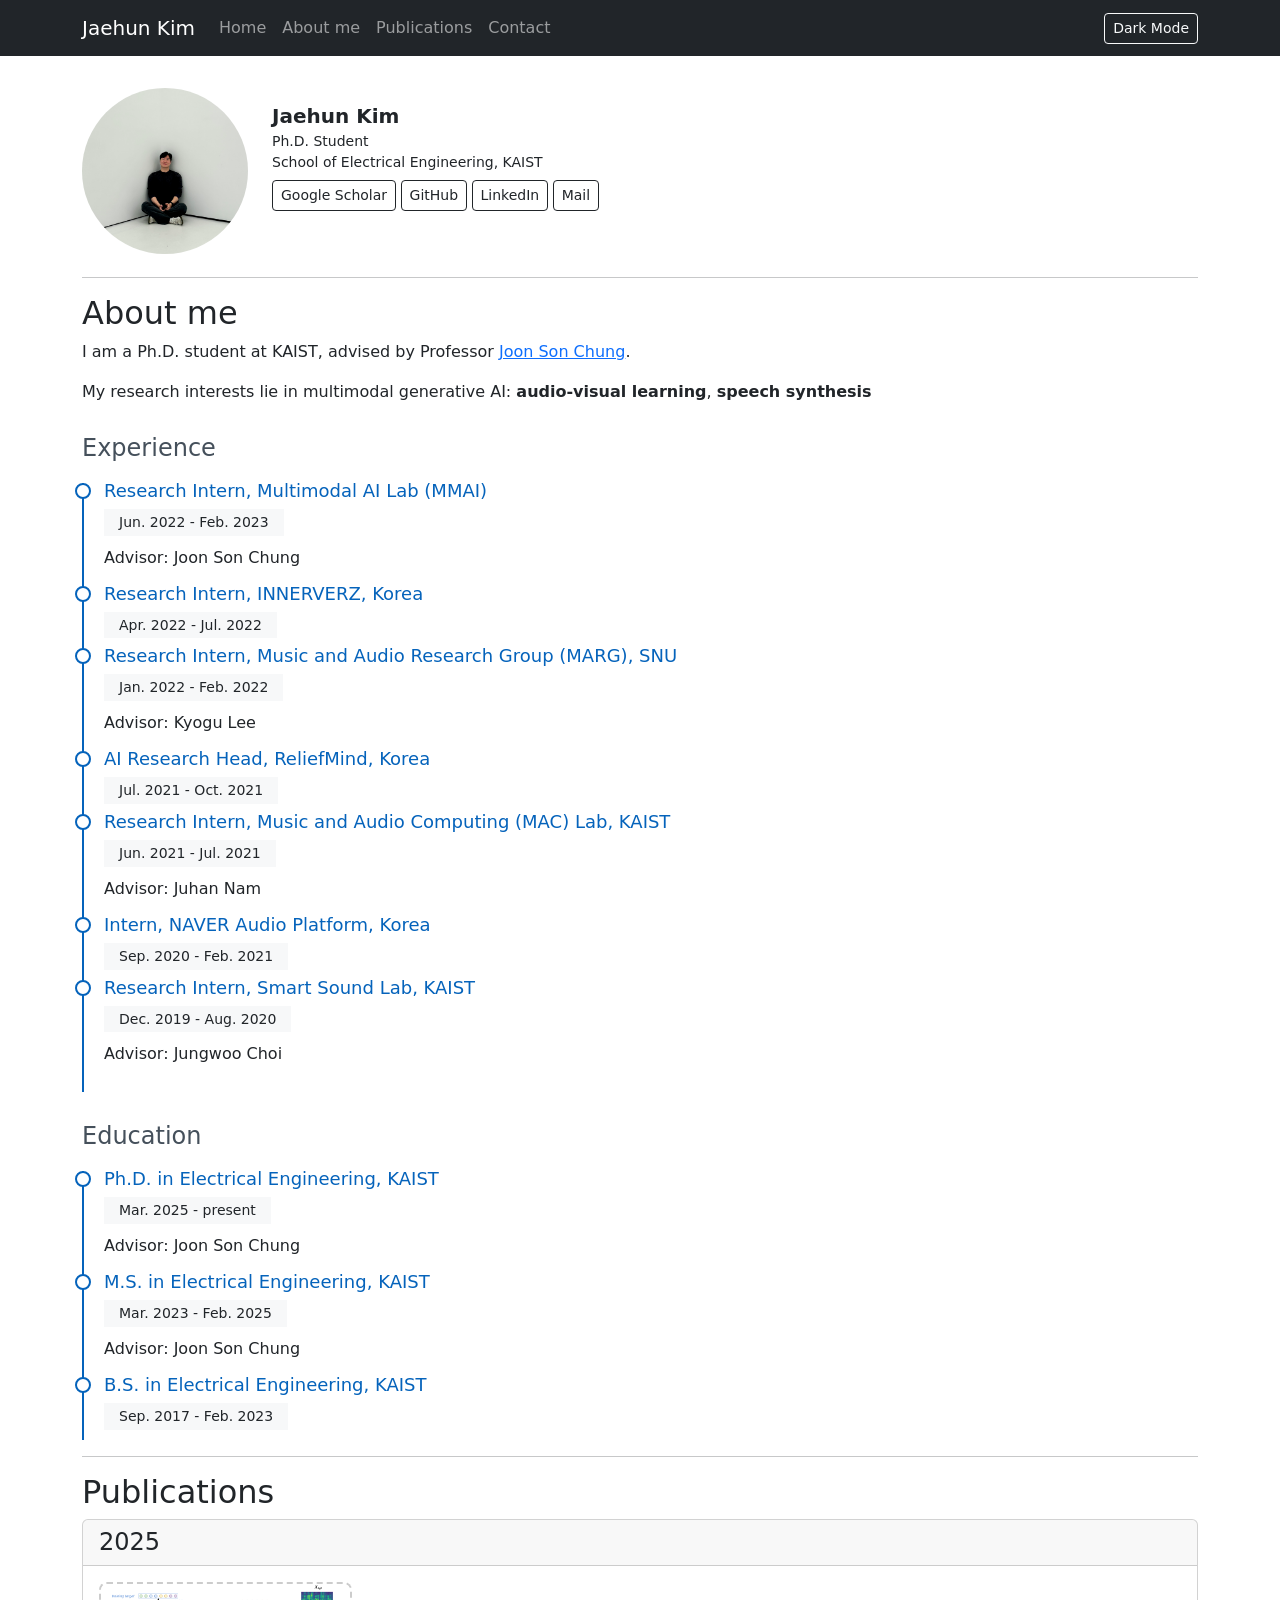
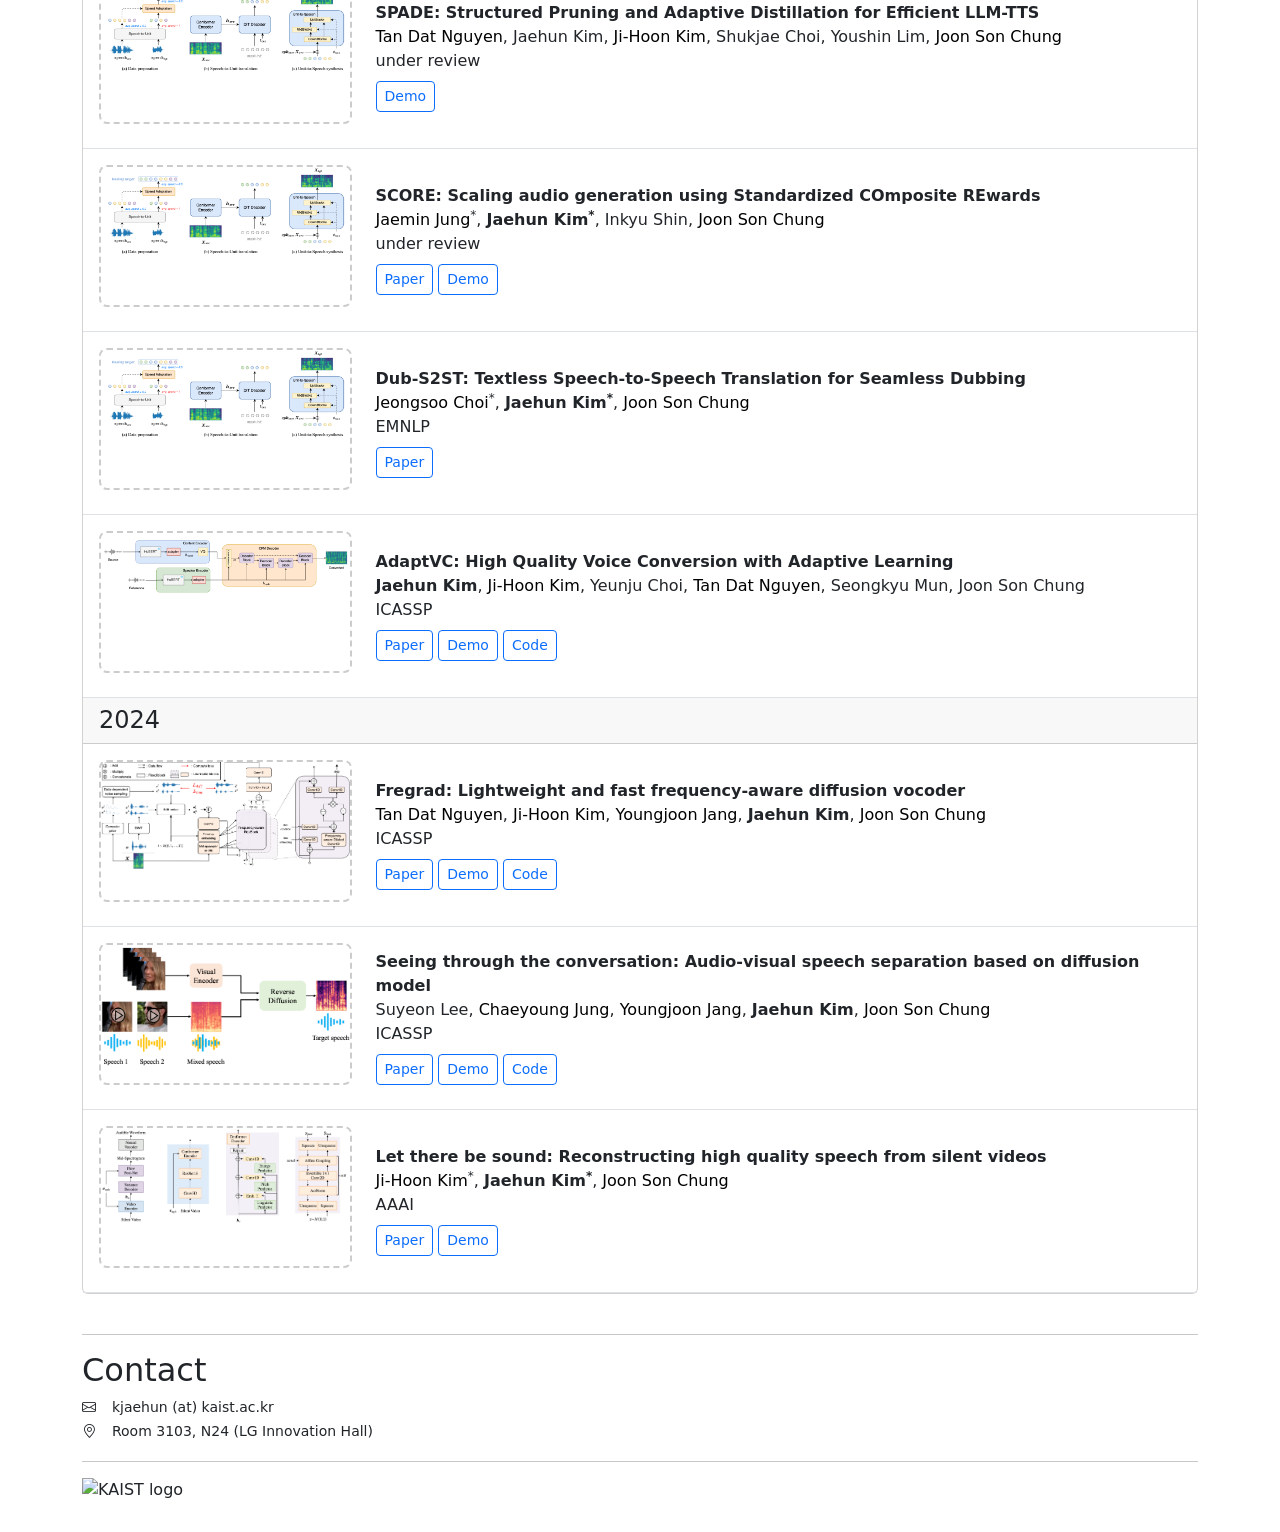
==== index.html @ 4351acae "change for smokedindia" ====
<!DOCTYPE html>
<html lang="en">

<head>
    <meta charset="utf-8">
    <title>Jaehun Kim</title>
    <meta content="width=device-width, initial-scale=1" name="viewport">
    </script>
    <script src="https://cdn.jsdelivr.net/npm/bootstrap@5.2.1/dist/js/bootstrap.bundle.min.js">
    </script>
    <link href="https://cdn.jsdelivr.net/npm/bootstrap@5.2.1/dist/css/bootstrap.min.css" rel="stylesheet">
    <link rel="stylesheet" href="https://cdn.jsdelivr.net/npm/bootstrap-icons@1.10.5/font/bootstrap-icons.css">
    <link rel="stylesheet" href="https://cdnjs.cloudflare.com/ajax/libs/font-awesome/6.5.0/css/all.min.css">
    <link href="./assets/css/style.css" rel="stylesheet">
    <style>
        a.author:link {
            color: #000000;
        }

        a.author:visited {
            color: #000000;
        }

        a.author:hover {
            color: #666666;
        }

        a.author:active {
            color: #BBBBBB;
        }

        a.author {
            text-decoration: none;
        }
    </style>
</head>

<body>
    <nav class="navbar fixed-top navbar-expand-lg navbar-dark bg-dark">
        <div class="container">
            <a class="navbar-brand">Jaehun Kim</a>
            <button class="navbar-toggler" type="button" data-bs-toggle="collapse" data-bs-target="#navbarNavDropdown"
                aria-controls="navbarNavDropdown" aria-expanded="false" aria-label="Toggle navigation">
                <span class="navbar-toggler-icon"></span>
            </button>

            <div class="collapse navbar-collapse" id="navbarNavDropdown">
                <ul class="navbar-nav">
                    <li class="nav-item"><a class="nav-link" href="/">Home</a></li>
                    <li class="nav-item"><a class="nav-link" href="#aboutme">About me</a></li>
                    <li class="nav-item"><a class="nav-link" href="#pubs">Publications</a></li>
                    <li class="nav-item"><a class="nav-link" href="#contact">Contact</a></li>
                </ul>
                <!-- light/dark mode -->
                <button id="darkModeToggle" class="btn btn-outline-light btn-sm ms-auto">Dark Mode</button>
            </div>
        </div>
    </nav>

    <!-- Page Content -->
    <br>
    <!-- Page Content -->
    <!-- ======= Intro Section ======= -->
    <section id="home">
        <div class="container" style="padding-top: 4em;">
            <div class="row">
                <div class="col-sm-2"><img alt="Member image" class="img-responsive center-block d-block mx-auto"
                        src="./assets/profile/profile.png"
                        style="width:100%; max-width:200pt; margin-bottom:5pt; border-radius: 50%;"></div>
                <div class="col-lg-10">
                    <div style="margin-top:10pt; text-align:justify;">
                        <div style="font-size: 20px">
                            <b>Jaehun Kim</b>
                        </div>
                        <div style="font-size: 14px; margin-bottom:5pt">
                            Ph.D. Student <br>
                            School of Electrical Engineering, KAIST
                        </div>
                        <div style="font-size: 14px; margin-bottom:5pt">
                            <!-- <a class="btn btn-outline-dark btn-sm" href="assets/cv/[CV]Youngjoon_Jang.pdf" target="_blank" download>CV</a> -->
                            <a class="btn btn-outline-dark btn-sm"
                                href="https://scholar.google.com/citations?user=N8scgyUAAAAJ&hl=en">Google Scholar</a>
                            <a class="btn btn-outline-dark btn-sm" href="https://github.com/smokedindia">GitHub</a>
                            <a class="btn btn-outline-dark btn-sm"
                                href="https://www.linkedin.com/in/jaehun-kim-smokedindia/">LinkedIn</a>
                            <a class="btn btn-outline-dark btn-sm" href="mailto:jhkim@mm.kaist.ac.kr">Mail</a>
                        </div>
                    </div>
                </div>
            </div>
        </div>
    </section>

    <!-- ======= Resume Section ======= -->
    <section class="resume" id="aboutme">
        <div class="container" data-aos="fade-up">
            <div class="row">
                <div class="col-lg-12">
                    <hr>

                    <h2>About me</h2>

                    <p>
                        I am a Ph.D. student at KAIST, advised by Professor <a href="http://mm.kaist.ac.kr/joon/"
                            target="_blank">Joon Son Chung</a>.
                    </p>
                    <p>
                        My research interests lie in multimodal generative AI:
                        <b>audio-visual learning</b>, <b>speech synthesis</b>
                    </p>

                    <!-- EXPERIENCE -->
                    <h3 class="resume-title">Experience</h3>
                    <div class="resume-item">
                        <h4>Research Intern, Multimodal AI Lab (MMAI)</h4>
                        <h5>Jun. 2022 - Feb. 2023</h5>
                        <p>Advisor: Joon Son Chung</p>
                    </div>
                    <div class="resume-item">
                        <h4>Research Intern, INNERVERZ, Korea</h4>
                        <h5>Apr. 2022 - Jul. 2022</h5>
                    </div>
                    <div class="resume-item">
                        <h4>Research Intern, Music and Audio Research Group (MARG), SNU</h4>
                        <h5>Jan. 2022 - Feb. 2022</h5>
                        <p>Advisor: Kyogu Lee</p>
                    </div>
                    <div class="resume-item">
                        <h4>AI Research Head, ReliefMind, Korea</h4>
                        <h5>Jul. 2021 - Oct. 2021</h5>
                    </div>
                    <div class="resume-item">
                        <h4>Research Intern, Music and Audio Computing (MAC) Lab, KAIST</h4>
                        <h5>Jun. 2021 - Jul. 2021</h5>
                        <p>Advisor: Juhan Nam</p>
                    </div>
                    <div class="resume-item">
                        <h4>Intern, NAVER Audio Platform, Korea</h4>
                        <h5>Sep. 2020 - Feb. 2021</h5>
                    </div>
                    <div class="resume-item">
                        <h4>Research Intern, Smart Sound Lab, KAIST</h4>
                        <h5>Dec. 2019 - Aug. 2020</h5>
                        <p>Advisor: Jungwoo Choi</p>
                    </div>

                    <!-- EDUCATION -->
                    <h3 class="resume-title">Education</h3>
                    <div class="resume-item">
                        <h4>Ph.D. in Electrical Engineering, KAIST</h4>
                        <h5>Mar. 2025 - present</h5>
                        <p>Advisor: Joon Son Chung</p>
                    </div>
                    <div class="resume-item">
                        <h4>M.S. in Electrical Engineering, KAIST</h4>
                        <h5>Mar. 2023 - Feb. 2025</h5>
                        <p>Advisor: Joon Son Chung</p>
                    </div>
                    <div class="resume-item">
                        <h4>B.S. in Electrical Engineering, KAIST</h4>
                        <h5>Sep. 2017 - Feb. 2023</h5>
                    </div>

                    <!-- AWARDS -->
                    <!-- <h3 class="resume-title">Selected Awards</h3>
                    <div class="resume-item">
                        <h5>2023</h5>
                        <ul>
                            <li>Top 3% Paper Recognition (ICASSP)</li>
                        </ul>
                    </div> -->
                </div>
            </div>
        </div>
    </section>

    <!-- ======= Pubs Section ======= -->
    <section class="resume" id="pubs">
        <div class="container">
            <div class="row">
                <div class="col-lg-12">
                    <hr>
                    <h2>Publications</h2>

                    <div class="card mb-4">
                        <div class="card-header">
                            <h4 class="card-title mb-0">2025</h4>
                        </div>
                        <!-- Publication Item -->
                        <div class="card-body border-bottom">
                            <div class="row align-items-center">
                                <!-- Placeholder for thumbnail -->
                                <div class="col-md-3 mb-2">
                                    <div class="pub-thumbnail-image">
                                        <img src="./assets/thumbs/dubs2st.png" alt="Thumbnail">
                                    </div>
                                </div>

                                <!-- Paper info -->
                                <div class="col-md-9">
                                    <b>
                                        SPADE: Structured Pruning and Adaptive Distillation for Efficient LLM-TTS
                                    </b>
                                    <br>
                                        Tan Dat Nguyen, Jaehun Kim, Ji-Hoon Kim, Shukjae Choi, Youshin Lim, Joon Son Chung
                                    <br>
                                    under review
                                    <br>
                                    <!-- <a href="https://arxiv.org/abs/2509.19831"
                                        class="btn btn-outline-primary btn-sm mt-2">Paper</a> -->
                                    <a href="https://mm.kaist.ac.kr/projects/SPADE/"
                                        class="btn btn-outline-primary btn-sm mt-2">Demo</a>
                                </div>
                            </div>
                        </div>
                        <!-- Publication Item -->
                        <div class="card-body border-bottom">
                            <div class="row align-items-center">
                                <!-- Placeholder for thumbnail -->
                                <div class="col-md-3 mb-2">
                                    <div class="pub-thumbnail-image">
                                        <img src="./assets/thumbs/dubs2st.png" alt="Thumbnail">
                                    </div>
                                </div>

                                <!-- Paper info -->
                                <div class="col-md-9">
                                    <b>
                                        SCORE: Scaling audio generation using Standardized COmposite REwards
                                    </b>
                                    <br>
                                    Jaemin Jung<sup>*</sup>, <b>Jaehun Kim<sup>*</sup></b>, Inkyu Shin, Joon Son Chung
                                    <br>
                                    under review
                                    <br>
                                    <a href="https://arxiv.org/abs/2509.19831"
                                        class="btn btn-outline-primary btn-sm mt-2">Paper</a>
                                    <a href="https://mm.kaist.ac.kr/projects/score/"
                                        class="btn btn-outline-primary btn-sm mt-2">Demo</a>
                                </div>
                            </div>
                        </div>
                        <!-- Publication Item -->
                        <div class="card-body border-bottom">
                            <div class="row align-items-center">
                                <!-- Placeholder for thumbnail -->
                                <div class="col-md-3 mb-2">
                                    <div class="pub-thumbnail-image">
                                        <img src="./assets/thumbs/dubs2st.png" alt="Thumbnail">
                                    </div>
                                </div>

                                <!-- Paper info -->
                                <div class="col-md-9">
                                    <b>
                                        Dub-S2ST: Textless Speech-to-Speech Translation for Seamless Dubbing
                                    </b>
                                    <br>
                                    Jeongsoo Choi<sup>*</sup>, <b>Jaehun Kim<sup>*</sup></b>, Joon Son Chung
                                    <br>
                                    EMNLP
                                    <br>
                                    <a href="https://arxiv.org/abs/2505.20899"
                                        class="btn btn-outline-primary btn-sm mt-2">Paper</a>
                                </div>
                            </div>
                        </div>
                        <div class="card-body border-bottom">
                            <div class="row align-items-center">
                                <!-- Placeholder for thumbnail -->
                                <div class="col-md-3 mb-2">
                                    <div class="pub-thumbnail-image">
                                        <img src="./assets/thumbs/adaptvc.png" alt="Thumbnail">
                                    </div>
                                </div>

                                <!-- Paper info -->
                                <div class="col-md-9">
                                    <b>
                                        AdaptVC: High Quality Voice Conversion with Adaptive Learning
                                    </b>
                                    <br>
                                    <b>Jaehun Kim</b>, Ji-Hoon Kim, Yeunju Choi, Tan Dat Nguyen, Seongkyu Mun, Joon Son
                                    Chung
                                    <br>
                                    ICASSP
                                    <br>
                                    <a href="https://arxiv.org/abs/2501.01347"
                                        class="btn btn-outline-primary btn-sm mt-2">Paper</a>
                                    <a href="https://mm.kaist.ac.kr/projects/AdaptVC"
                                        class="btn btn-outline-primary btn-sm mt-2">Demo</a>
                                    <a href="https://github.com/kaistmm/AdaptVC"
                                        class="btn btn-outline-primary btn-sm mt-2">Code</a>
                                </div>
                            </div>
                        </div>
                        <div class="card-header">
                            <h4 class="card-title mb-0">2024</h4>
                        </div>
                        <!-- Publication Item -->
                        <div class="card-body border-bottom">
                            <div class="row align-items-center">
                                <!-- Placeholder for thumbnail -->
                                <div class="col-md-3 mb-2">
                                    <div class="pub-thumbnail-image">
                                        <img src="./assets/thumbs/fregrad.png" alt="Thumbnail">
                                    </div>
                                </div>

                                <!-- Paper info -->
                                <div class="col-md-9">
                                    <b>
                                        Fregrad: Lightweight and fast frequency-aware diffusion vocoder
                                    </b>
                                    <br>
                                    Tan Dat Nguyen, Ji-Hoon Kim, Youngjoon Jang, <b>Jaehun Kim</b>, Joon Son Chung
                                    <br>
                                    ICASSP
                                    <br>
                                    <a href="https://arxiv.org/abs/2401.10032"
                                        class="btn btn-outline-primary btn-sm mt-2">Paper</a>
                                    <a href="https://mm.kaist.ac.kr/projects/FreGrad"
                                        class="btn btn-outline-primary btn-sm mt-2">Demo</a>
                                    <a href="https://github.com/kaistmm/fregrad"
                                        class="btn btn-outline-primary btn-sm mt-2">Code</a>
                                </div>
                            </div>
                        </div>
                        <div class="card-body border-bottom">
                            <div class="row align-items-center">
                                <!-- Placeholder for thumbnail -->
                                <div class="col-md-3 mb-2">
                                    <div class="pub-thumbnail-image">
                                        <img src="./assets/thumbs/avdiffuss.png" alt="Thumbnail">
                                    </div>
                                </div>

                                <!-- Paper info -->
                                <div class="col-md-9">
                                    <b>
                                        Seeing through the conversation: Audio-visual speech separation based on
                                        diffusion model
                                    </b>
                                    <br>
                                    Suyeon Lee, Chaeyoung Jung, Youngjoon Jang, <b>Jaehun Kim</b>, Joon Son Chung
                                    <br>
                                    ICASSP
                                    <br>
                                    <a href="https://arxiv.org/abs/2310.19581"
                                        class="btn btn-outline-primary btn-sm mt-2">Paper</a>
                                    <a href="https://mm.kaist.ac.kr/projects/avdiffuss"
                                        class="btn btn-outline-primary btn-sm mt-2">Demo</a>
                                    <a href="https://github.com/kaistmm/AVDiffuSS"
                                        class="btn btn-outline-primary btn-sm mt-2">Code</a>
                                </div>
                            </div>
                        </div>
                        <div class="card-body border-bottom">
                            <div class="row align-items-center">
                                <!-- Placeholder for thumbnail -->
                                <div class="col-md-3 mb-2">
                                    <div class="pub-thumbnail-image">
                                        <img src="./assets/thumbs/ltbs.png" alt="Thumbnail">
                                    </div>
                                </div>

                                <!-- Paper info -->
                                <div class="col-md-9">
                                    <b>
                                        Let there be sound: Reconstructing high quality speech from silent videos
                                    </b>
                                    <br>
                                    Ji-Hoon Kim<sup>*</sup>, <b>Jaehun Kim<sup>*</sup></b>, Joon Son Chung
                                    <br>
                                    AAAI
                                    <br>
                                    <a href="https://arxiv.org/abs/2308.15256"
                                        class="btn btn-outline-primary btn-sm mt-2">Paper</a>
                                    <a href="https://mm.kaist.ac.kr/projects/LTBS/"
                                        class="btn btn-outline-primary btn-sm mt-2">Demo</a>
                                </div>
                            </div>
                        </div>

                    </div>
                </div>
            </div>
        </div>
    </section>

    <!-- ======= Contact Section ======= -->
    <section class="resume" id="contact">
        <div class="container" data-aos="fade-up">
            <div class="row">
                <div class="col-lg-12">
                    <hr>
                    <h2>Contact</h2>
                    <div class="text-left" style="font-size: 14px; margin-bottom:2pt">
                        <i class="bi bi-envelope"></i> &ensp; kjaehun (at) kaist.ac.kr
                    </div>
                    <div class="text-left" style="font-size: 14px; margin-bottom:2pt">
                        <i class="bi bi-geo-alt"></i> &ensp; Room 3103, N24 (LG Innovation Hall)
                    </div>
                    <!-- <div class="text-left" style="font-size: 14px; margin-bottom:2pt">
                        <i class="bi bi-telephone"></i> &ensp; optional, otherwise comment out
                    </div> -->
                </div>
            </div>
        </div>
    </section>

    <!-- ======= Footer Section ======= -->
    <section id="bottom">
        <div class="container">
            <div class="row">
                <div class="col-lg-12">
                    <hr>
                    <img alt="KAIST logo" class="img-responsive"
                        src="https://mm.kaist.ac.kr/web_images/kaist_logo_trans.png"
                        style="width:100%; max-width:100pt; margin-bottom:5pt"><br>
                    <br>
                </div>
            </div>
        </div>
    </section>

    <script>
        document.addEventListener("DOMContentLoaded", function () {
            const authors = {
                "Jeongsoo Choi": "https://choijeongsoo.github.io/",
                "Ji-Hoon Kim": "https://sites.google.com/view/jhoonkim/",
                "Joon Son Chung": "https://mm.kaist.ac.kr/joon/",
                "Jaemin Jung": "https://sites.google.com/view/jaeminjung/",
                "Youngjoon Jang": "https://art-jang.github.io",
                "Chaeyoung Jung": "https://cyongong.github.io/",
                "Tan Dat Nguyen": "https://signofthefour.github.io/",
            };

            const pubDivs = document.querySelectorAll("#pubs .card-body");

            pubDivs.forEach(div => {
                for (const [name, link] of Object.entries(authors)) {
                    const safeName = name.replace(/\./g, "\\.");
                    const regex = new RegExp(`\\b${safeName}\\b`, "g");

                    let displayHTML;
                    if (name === "Y. Jang") {
                        displayHTML = `<a class="author" href="${link}" target="_blank"><strong>${name}</strong></a>`;
                    } else {
                        displayHTML = `<a class="author" href="${link}" target="_blank">${name}</a>`;
                    }

                    div.innerHTML = div.innerHTML.replace(regex, displayHTML);
                }
            });

            const prefersDark = window.matchMedia && window.matchMedia('(prefers-color-scheme: dark)').matches;
            if (prefersDark) {
                document.body.classList.add('dark-mode');
            }

            const toggleBtn = document.getElementById('darkModeToggle');
            if (toggleBtn) {
                toggleBtn.textContent = document.body.classList.contains('dark-mode') ? 'Light Mode' : 'Dark Mode';
                toggleBtn.addEventListener('click', function () {
                    document.body.classList.toggle('dark-mode');
                    this.textContent = document.body.classList.contains('dark-mode') ? 'Light Mode' : 'Dark Mode';
                });
            }
        });
    </script>


</body>

</html>
---- assets/css/style.css ----
a.author-bold-underline {
  text-decoration: underline;
  font-weight: bold;
}

/*--------------------------------------------------------------
# Resume
--------------------------------------------------------------*/

.resume .resume-title {
  font-size: 24px;
  font-weight: 500;
  margin-top: 30px;
  margin-bottom: 30px;
  color: #45505b;
}
.resume .resume-item {
  padding: 0 0 10px 20px;
  margin-top: -10px;
  border-left: 2px solid #0563bb;
  position: relative;
}
.resume .resume-item h4 {
  line-height: 16px;
  font-size: 18px;
  font-weight: 500;
  color: #0563bb;
  margin-bottom: 10px;
}
.resume .resume-item h5 {
  font-size: 14px;
  background: #f7f8f9;
  padding: 5px 15px;
  display: inline-block;
  font-weight: 500;
  margin-bottom: 10px;
  margin-top: 0pt;
}
.resume .resume-item ul {
  padding-left: 20px;
}
.resume .resume-item ul li {
  padding-bottom: 10px;
}
.resume .resume-item:last-child {
  padding-bottom: 0;
}
.resume .resume-item::before {
  content: "";
  position: absolute;
  width: 16px;
  height: 16px;
  border-radius: 50px;
  left: -9px;
  top: 0;
  background: #fff;
  border: 2px solid #0563bb;
}

/*--------------------------------------------------------------
# Dark Mode Styles
--------------------------------------------------------------*/
body.dark-mode {
  background-color: #121212 !important;
  color: #e0e0e0 !important;
}

body.dark-mode a.author,
body.dark-mode a.author:link,
body.dark-mode a.author:visited {
  color: #bb86fc !important;
}
body.dark-mode a.author:hover {
  color: #ddaaff !important;
}

body.dark-mode .navbar {
  background-color: #1f1f1f !important;
  color: #e0e0e0 !important;
}

body.dark-mode .navbar .nav-link,
body.dark-mode .navbar-brand {
  color: #e0e0e0 !important;
}

body.dark-mode .card {
  background-color: #1e1e1e !important;
  color: #e0e0e0 !important;
  border-color: #333 !important;
}

body.dark-mode .card .card-header {
  background-color: #292929 !important;
  color: #e0e0e0 !important;
  border-bottom: 1px solid #444 !important;
}

body.dark-mode .btn-outline-primary {
  color: #bb86fc !important;
  border-color: #bb86fc !important;
}

body.dark-mode .btn-outline-primary:hover {
  background-color: #bb86fc !important;
  color: #121212 !important;
}

body.dark-mode hr {
  border-color: #444 !important;
}

body.dark-mode .btn-outline-dark {
  color: #ddd !important;           /* 글씨를 밝은 회색으로 */
  border-color: #ddd !important;    /* 테두리도 밝은 회색 */
}

body.dark-mode .btn-outline-dark:hover {
  background-color: #ddd !important; /* 호버 시 배경도 밝게 */
  color: #121212 !important;          /* 글씨는 어두운색으로 대비 */
}

/* Dark mode for resume section */
body.dark-mode .resume .resume-title {
  color: #ffffff; /* 제목 글씨 흰색 */
}

body.dark-mode .resume .resume-item h4 {
  color: #80bfff; /* 연한 파란색 */
}

body.dark-mode .resume .resume-item h5 {
  background: #2a2a2a;     /* 어두운 배경 */
  color: #cccccc;          /* 연한 글씨 */
  border-radius: 4px;
}


/* Optional: 모든 텍스트 강제 적용 (필요시) */
/* 
body.dark-mode * {
  color: #e0e0e0 !important;
}
*/

.pub-thumbnail-placeholder {
    width: 100%;
    padding-top: 56.25%; /* 16:9 비율 유지 */
    background-color: transparent;
    border: 2px dashed #ccc;
    border-radius: 0.5rem;
    position: relative;
}

.pub-thumbnail-image {
    width: 100%;          /* 부모 div 너비 100% */
    max-width: 320px;     /* 최대 너비 제한 */
    aspect-ratio: 16 / 9; /* 16:9 비율 유지 */
    border: 2px dashed #ccc;
    border-radius: 0.5rem;
    overflow: hidden;     /* 이미지가 넘치면 숨김 */
}

.pub-thumbnail-image img {
    width: 100%;   /* 부모 너비에 맞춤 */
    height: auto;  /* 비율 유지 */
    display: block; /* 아래 여백 제거 */
    object-fit: contain; /* 이미지 비율 유지하며 박스 내에 맞춤 */
}
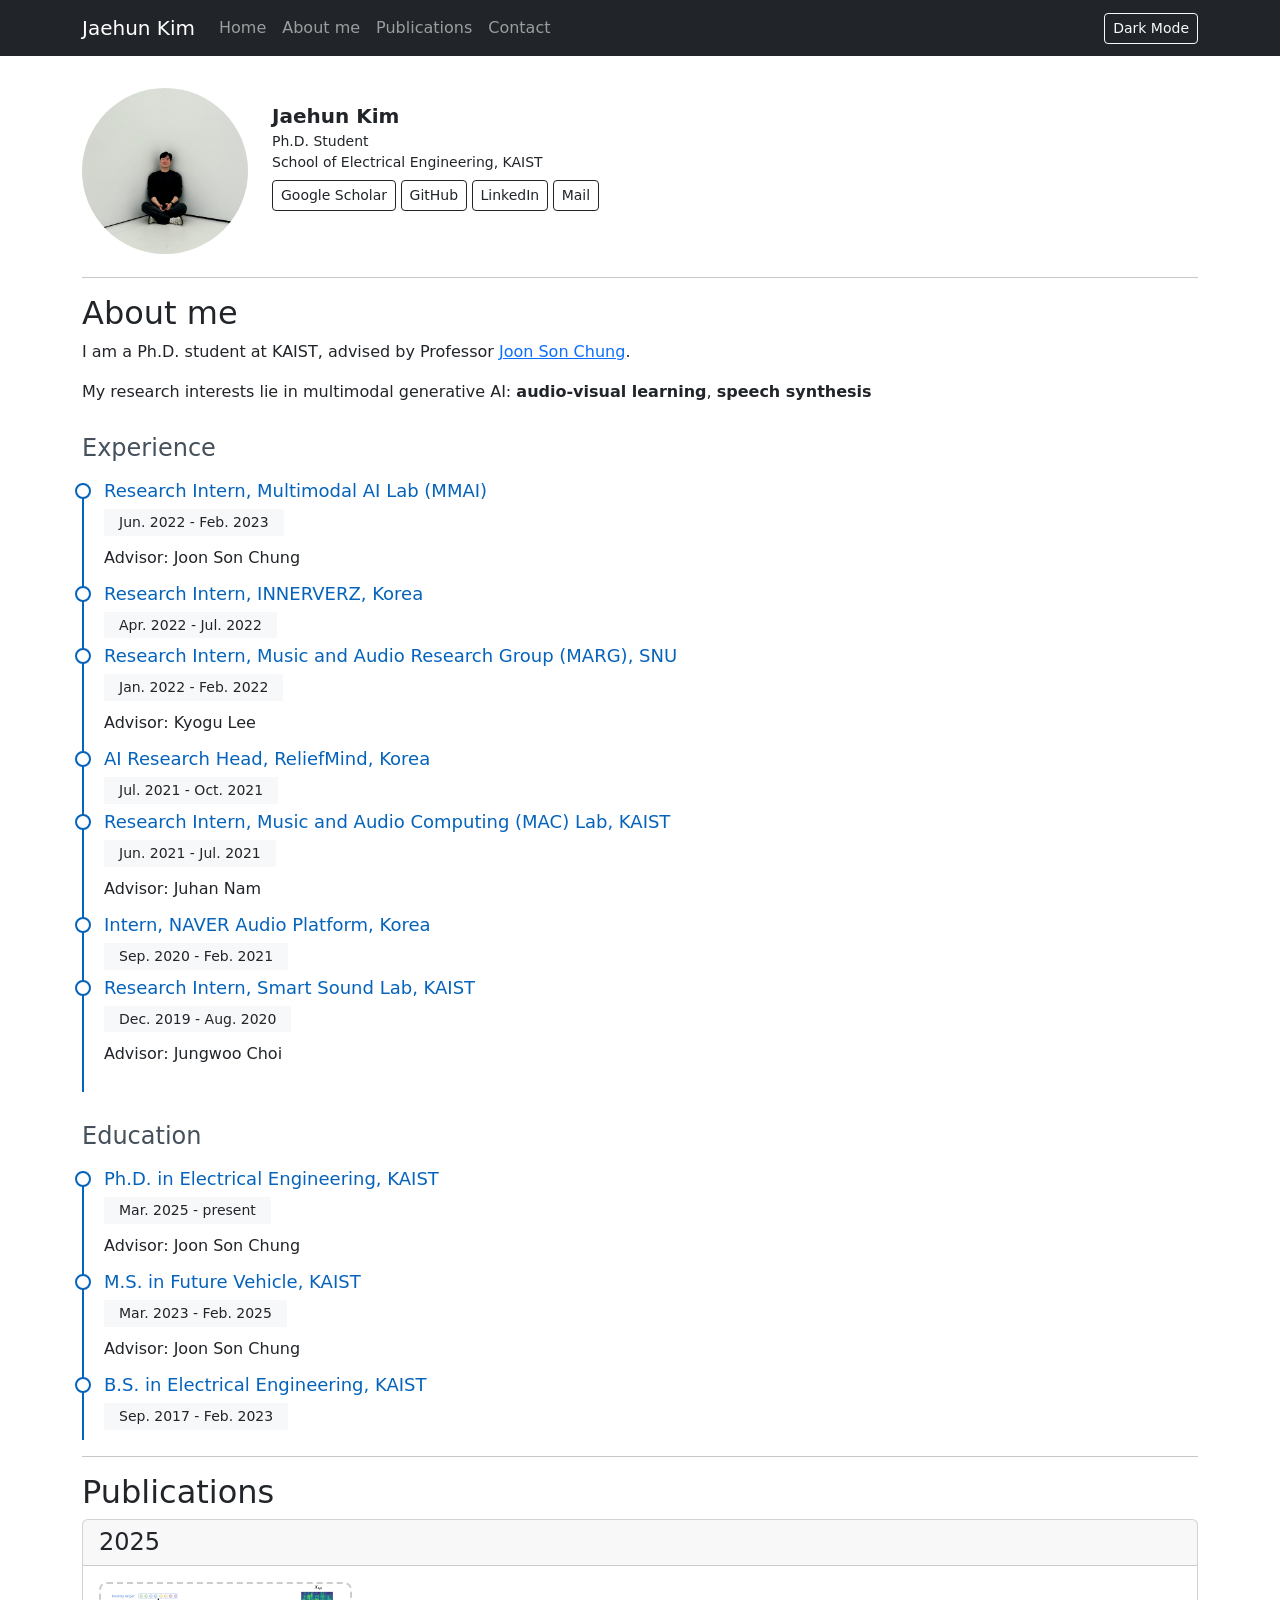
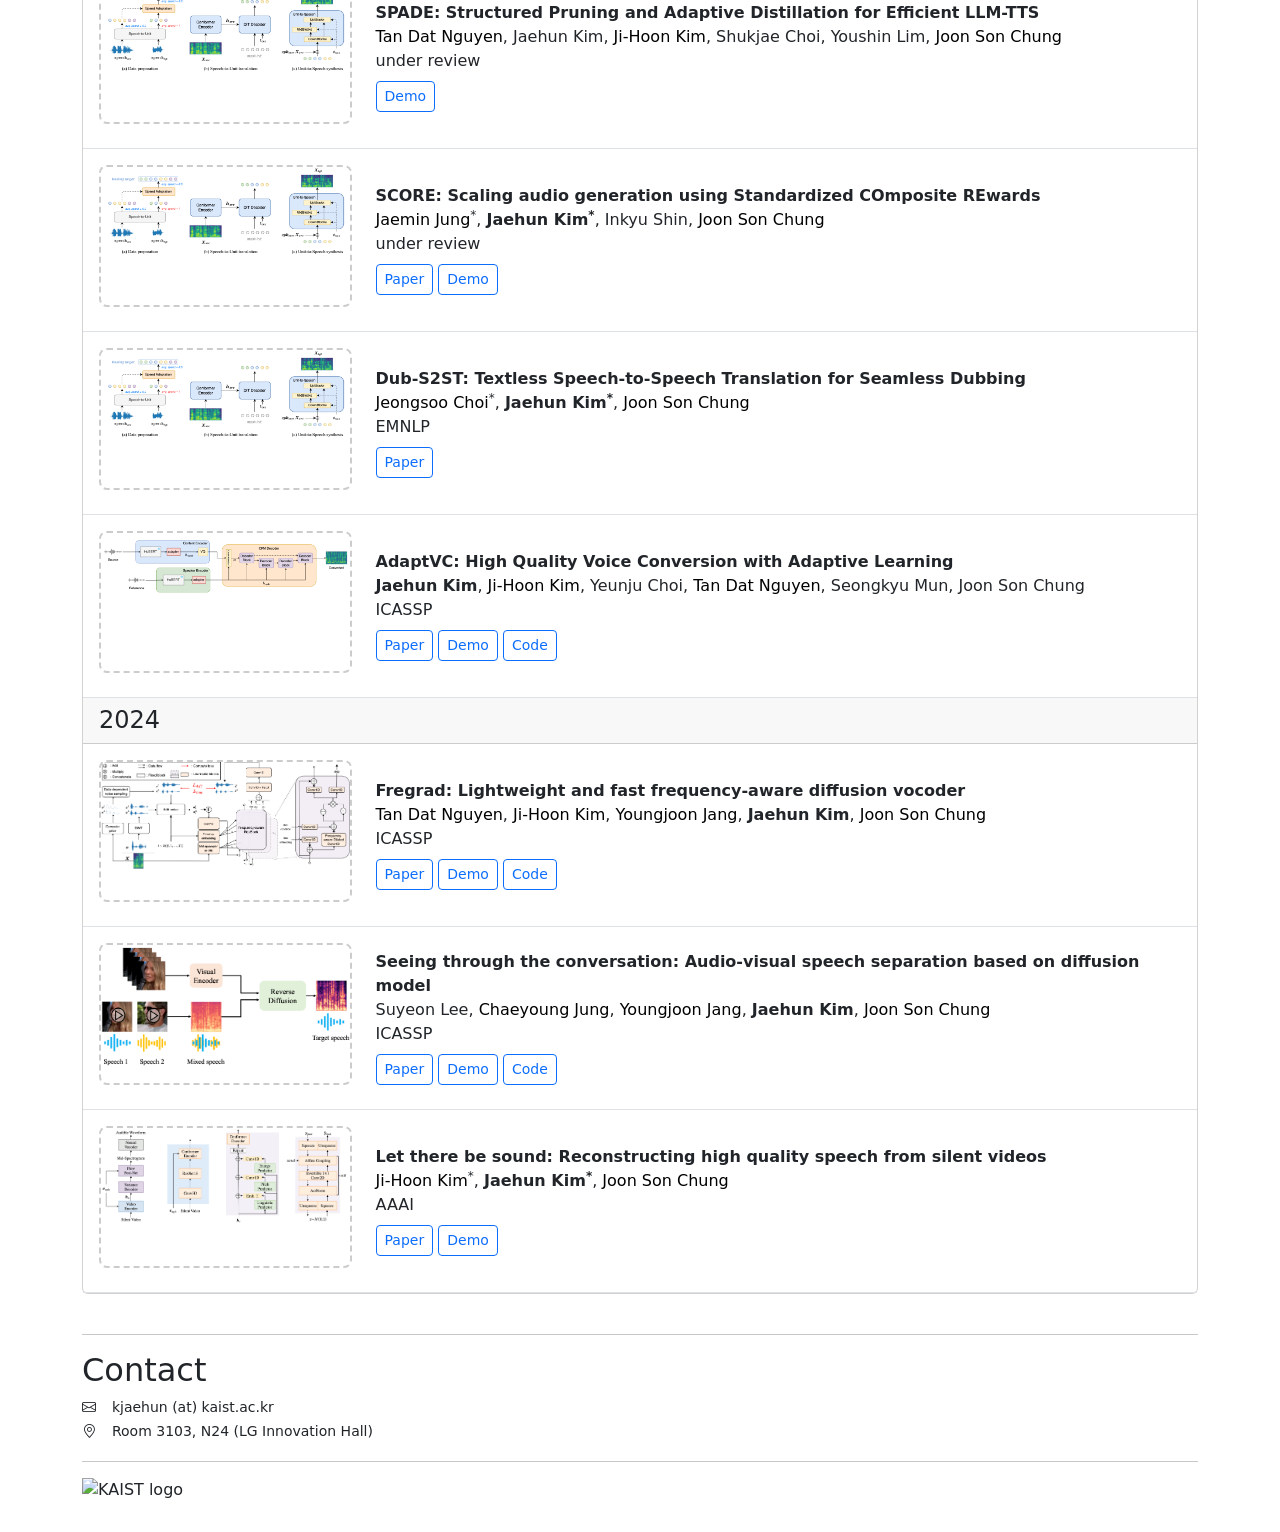
==== commit 8827db5a: "change for smokedindia" ====
--- a/index.html
+++ b/index.html
@@ -152,7 +152,7 @@
                         <p>Advisor: Joon Son Chung</p>
                     </div>
                     <div class="resume-item">
-                        <h4>M.S. in Electrical Engineering, KAIST</h4>
+                        <h4>M.S. in Future Vehicle, KAIST</h4>
                         <h5>Mar. 2023 - Feb. 2025</h5>
                         <p>Advisor: Joon Son Chung</p>
                     </div>
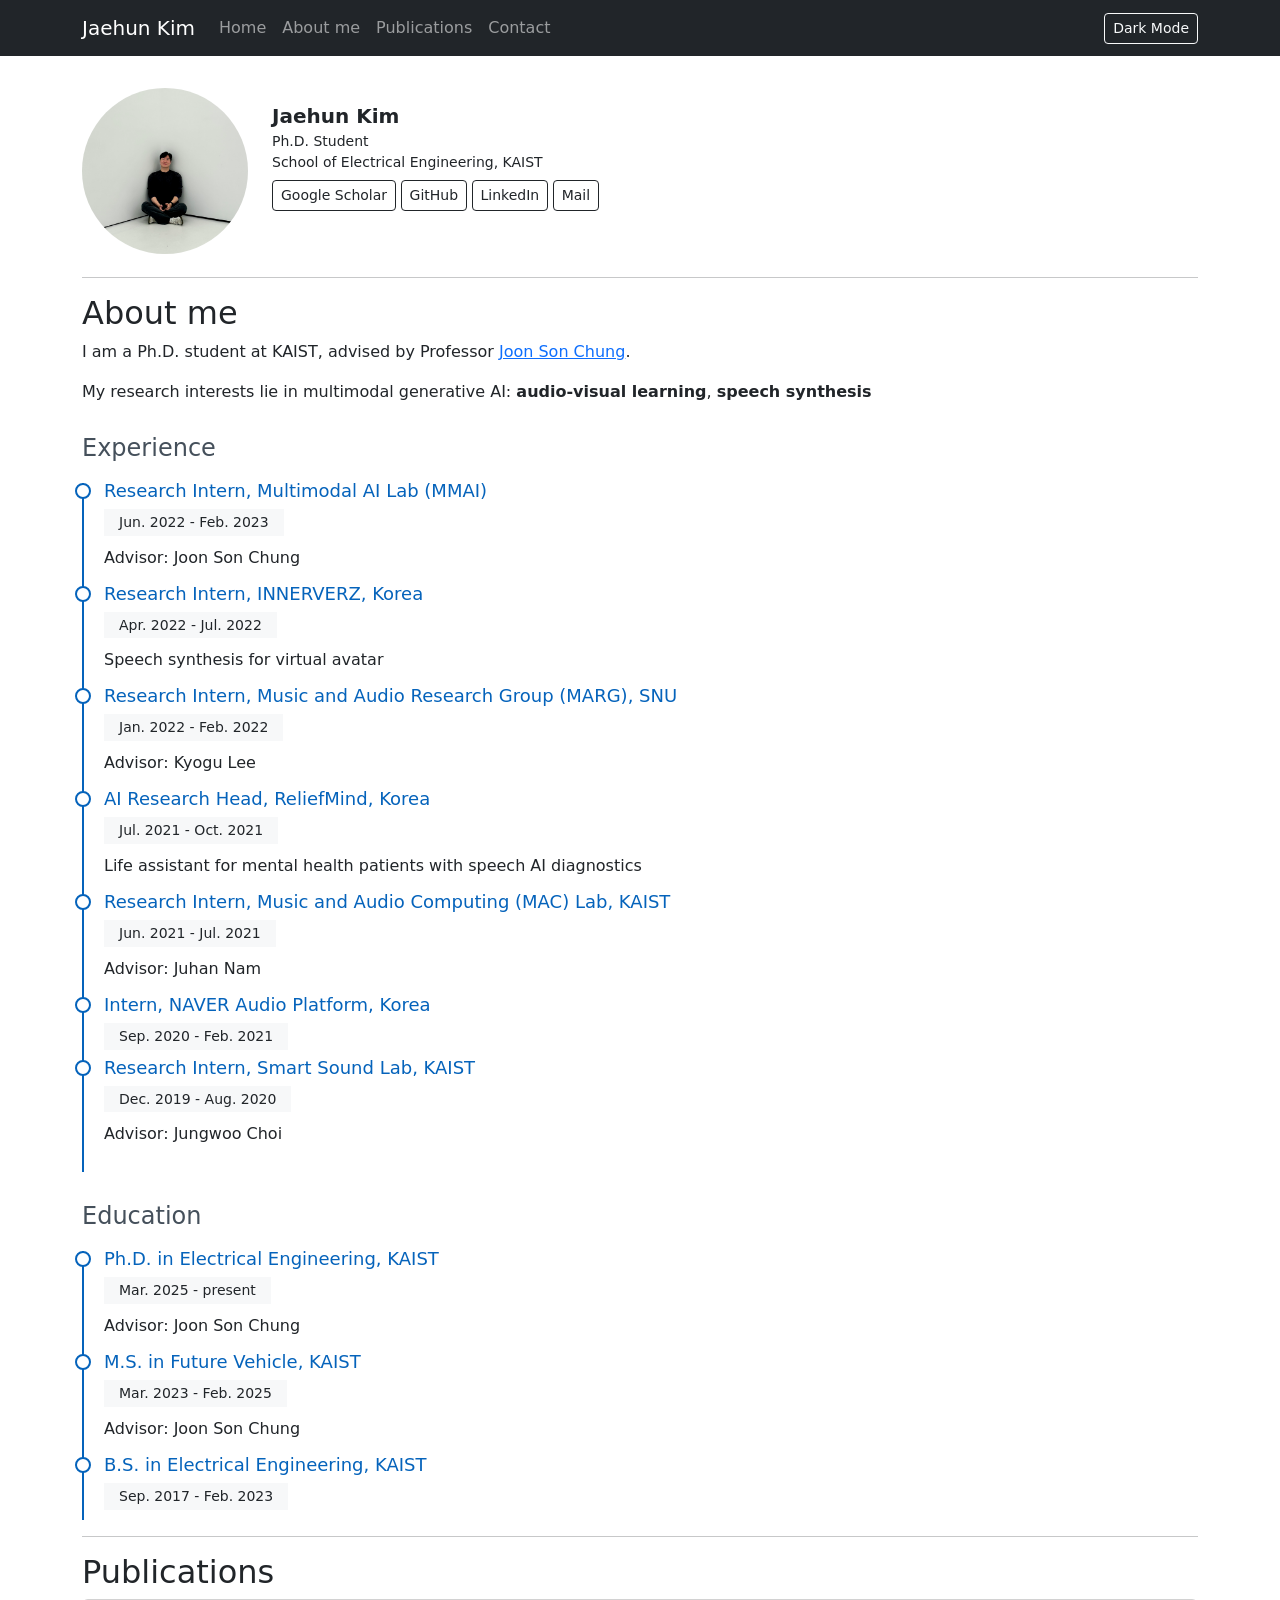
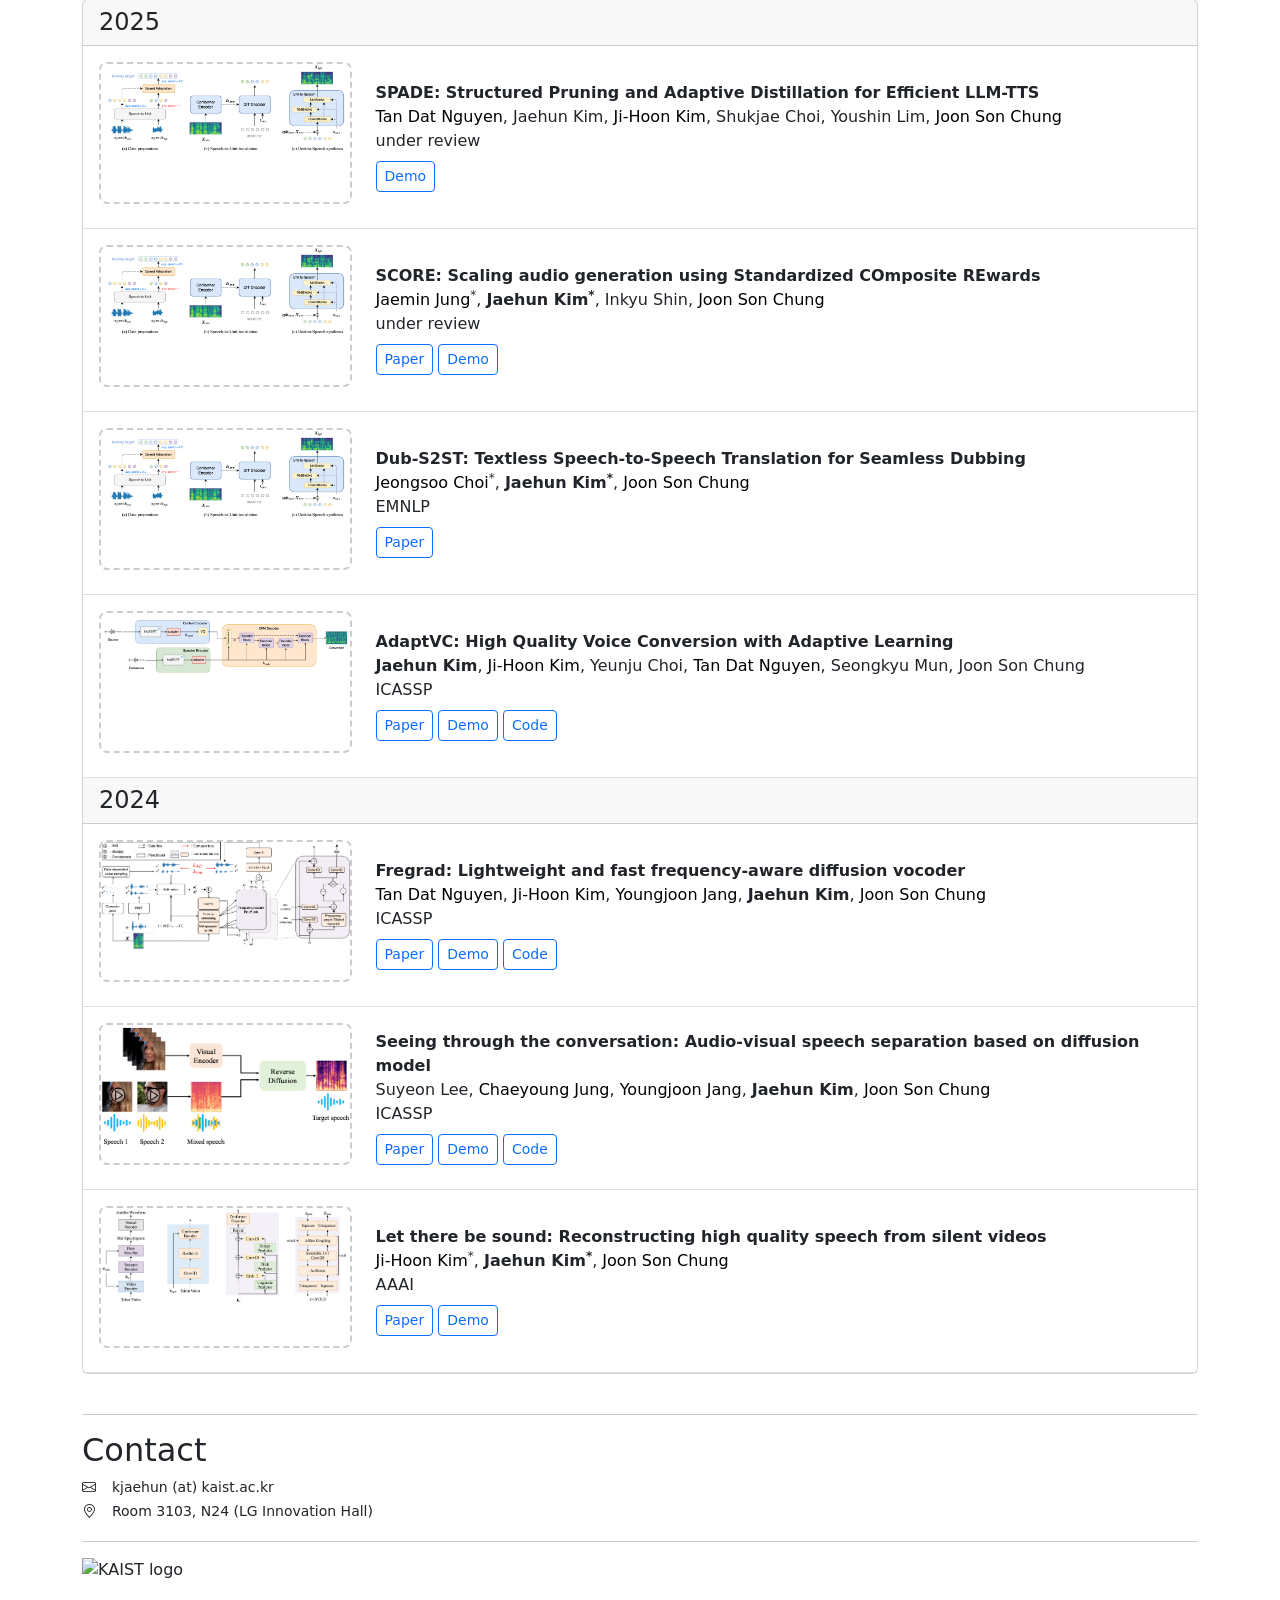
==== commit 5c1d24d3: "edit for smokedindia" ====
--- a/index.html
+++ b/index.html
@@ -119,6 +119,7 @@
                     <div class="resume-item">
                         <h4>Research Intern, INNERVERZ, Korea</h4>
                         <h5>Apr. 2022 - Jul. 2022</h5>
+                        <p>Speech synthesis for virtual avatar</p>
                     </div>
                     <div class="resume-item">
                         <h4>Research Intern, Music and Audio Research Group (MARG), SNU</h4>
@@ -128,6 +129,7 @@
                     <div class="resume-item">
                         <h4>AI Research Head, ReliefMind, Korea</h4>
                         <h5>Jul. 2021 - Oct. 2021</h5>
+                        <p>Life assistant for mental health patients with speech AI diagnostics</p>
                     </div>
                     <div class="resume-item">
                         <h4>Research Intern, Music and Audio Computing (MAC) Lab, KAIST</h4>
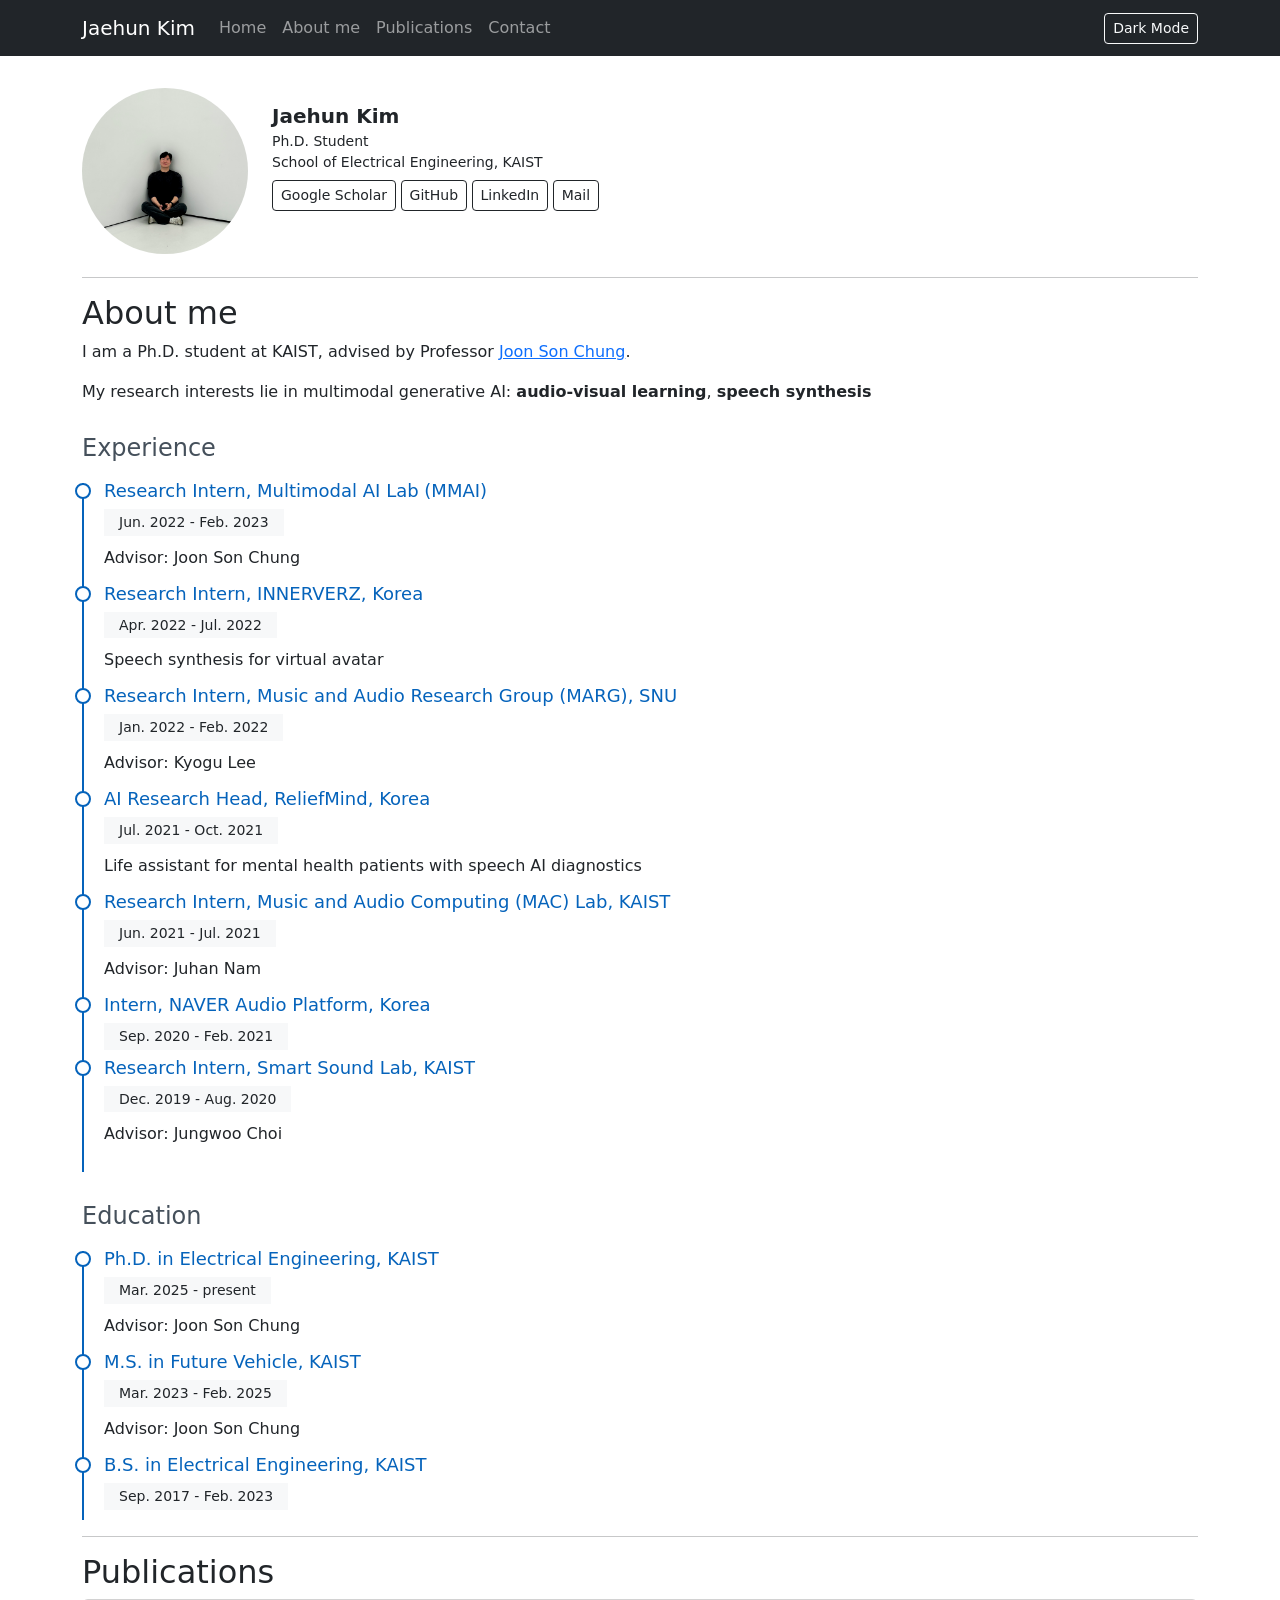
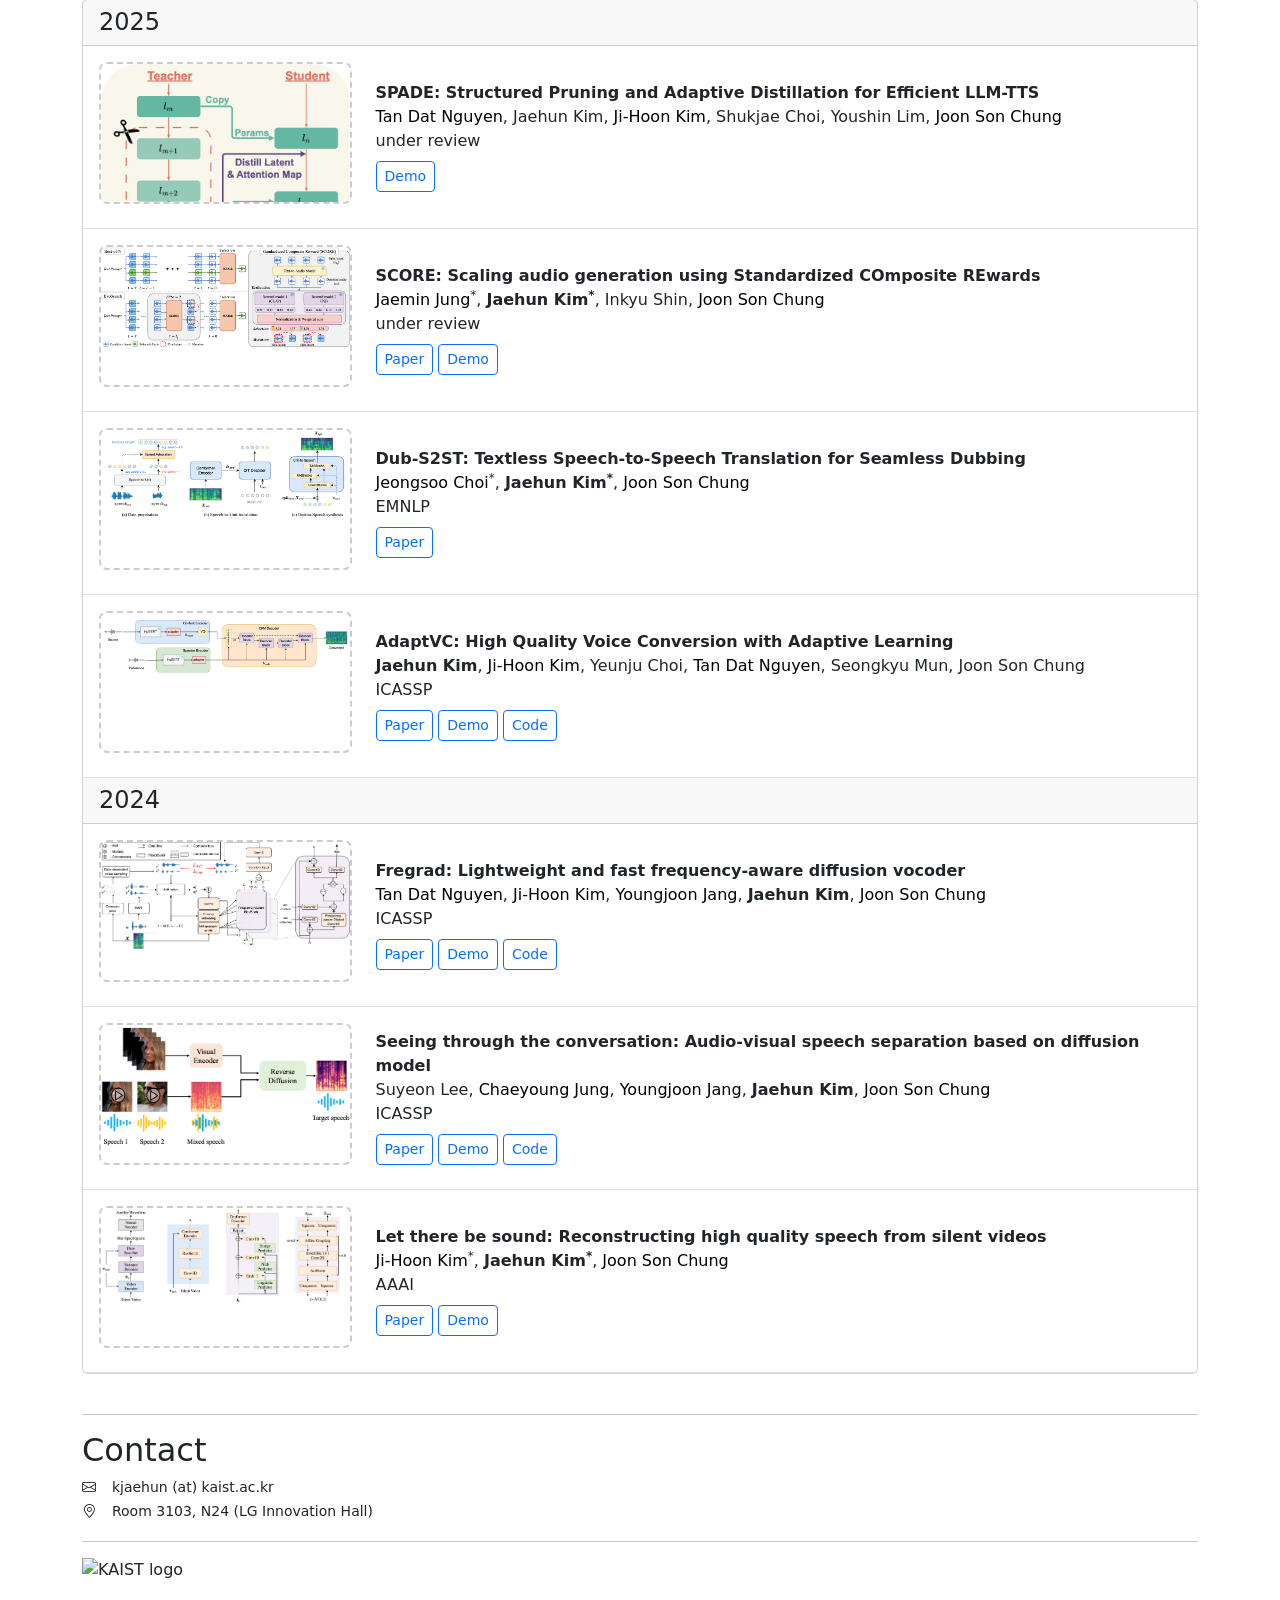
==== commit 563f5b03: "edit for smokedindia" ====
--- a/index.html
+++ b/index.html
@@ -194,7 +194,7 @@
                                 <!-- Placeholder for thumbnail -->
                                 <div class="col-md-3 mb-2">
                                     <div class="pub-thumbnail-image">
-                                        <img src="./assets/thumbs/dubs2st.png" alt="Thumbnail">
+                                        <img src="./assets/thumbs/spade.png" alt="Thumbnail">
                                     </div>
                                 </div>
 
@@ -221,7 +221,7 @@
                                 <!-- Placeholder for thumbnail -->
                                 <div class="col-md-3 mb-2">
                                     <div class="pub-thumbnail-image">
-                                        <img src="./assets/thumbs/dubs2st.png" alt="Thumbnail">
+                                        <img src="./assets/thumbs/score.png" alt="Thumbnail">
                                     </div>
                                 </div>
 
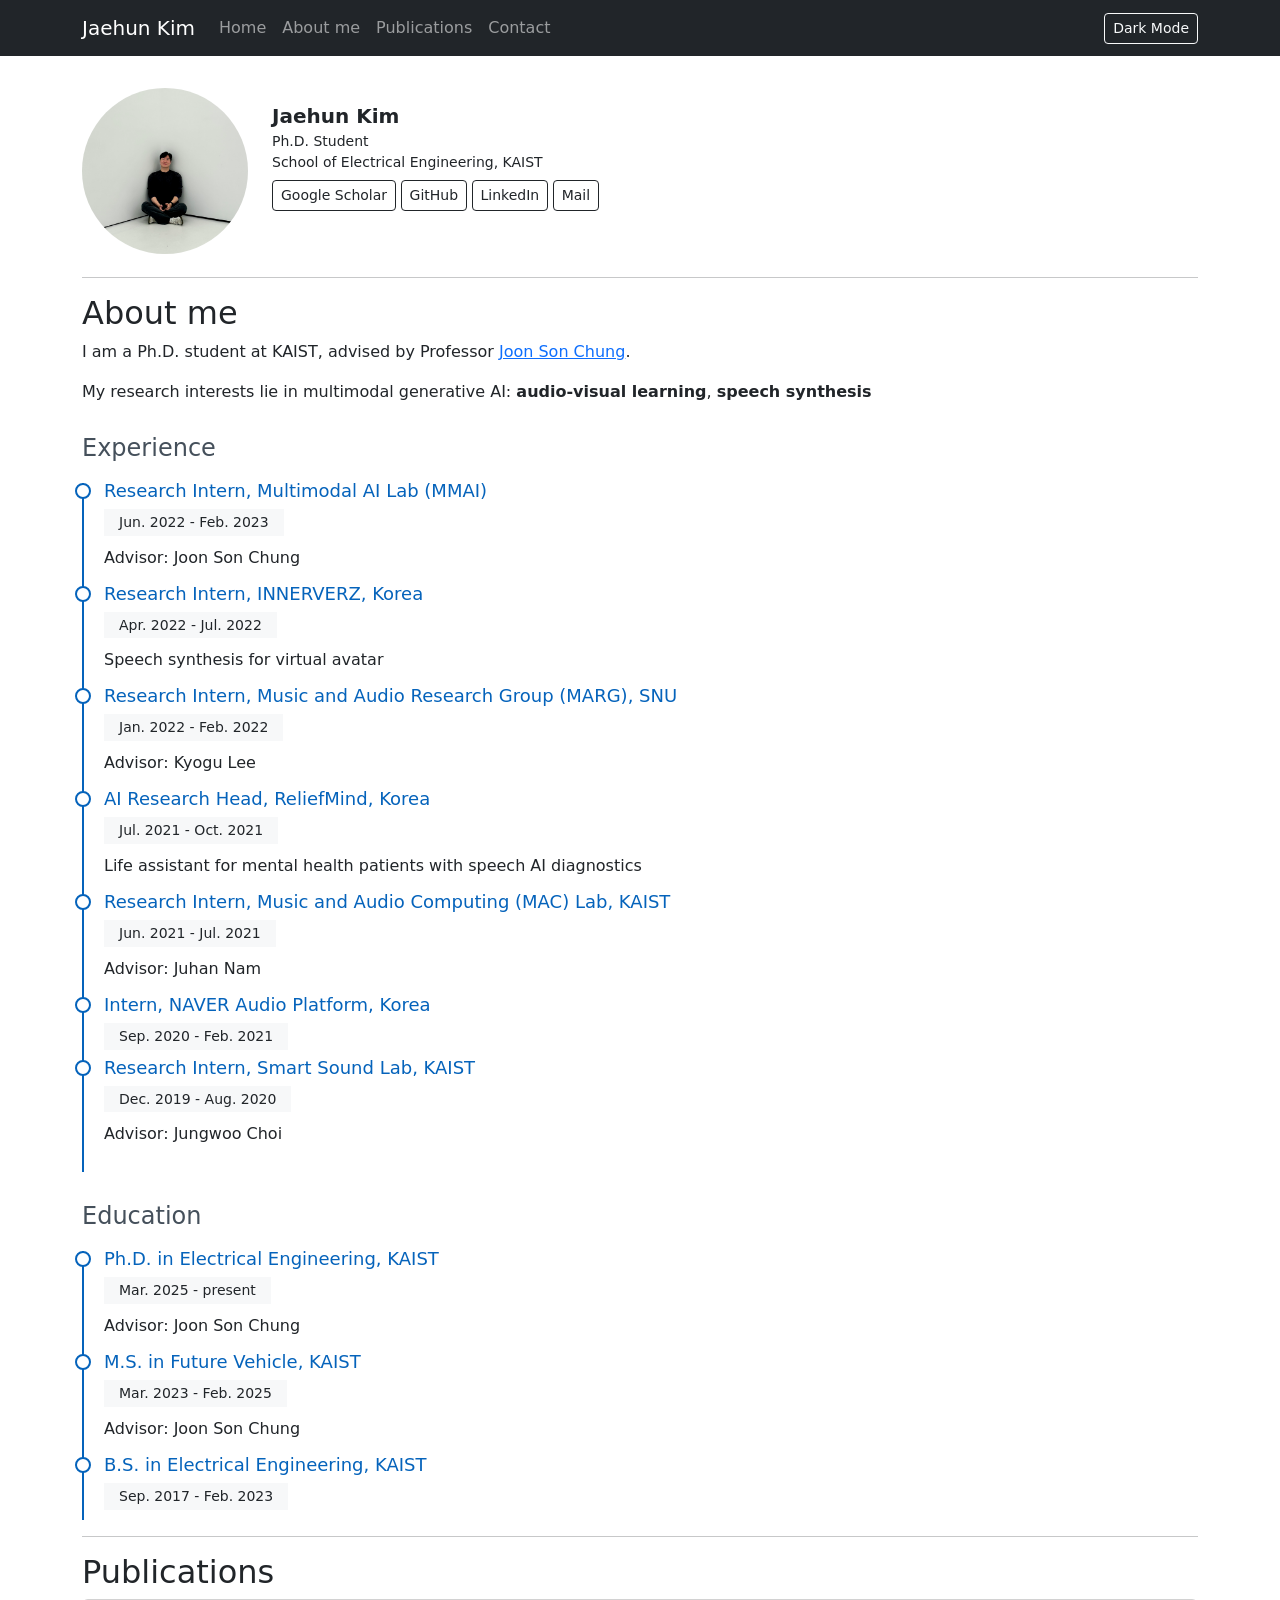
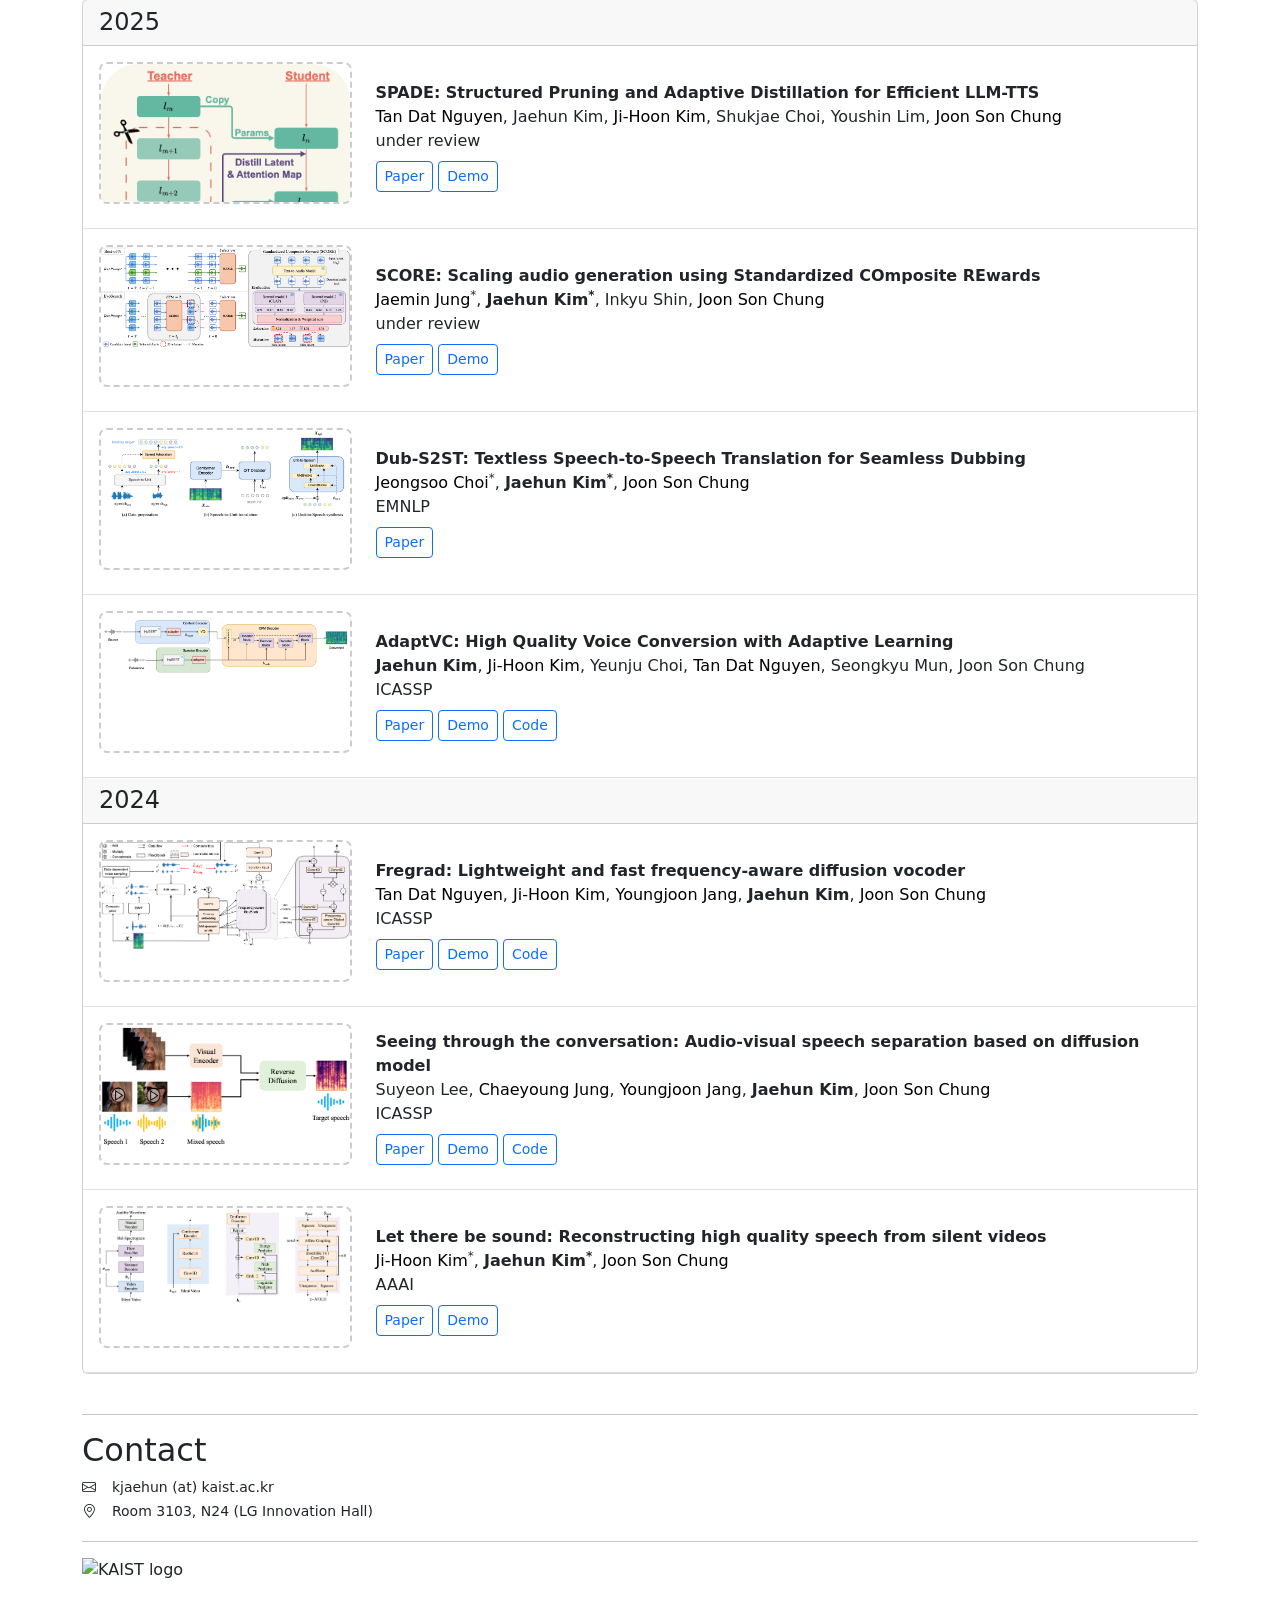
==== commit 85a97d5d: "add: SPADE paper link" ====
--- a/index.html
+++ b/index.html
@@ -208,8 +208,8 @@
                                     <br>
                                     under review
                                     <br>
-                                    <!-- <a href="https://arxiv.org/abs/2509.19831"
-                                        class="btn btn-outline-primary btn-sm mt-2">Paper</a> -->
+                                    <a href="https://arxiv.org/abs/2509.20802"
+                                        class="btn btn-outline-primary btn-sm mt-2">Paper</a>
                                     <a href="https://mm.kaist.ac.kr/projects/SPADE/"
                                         class="btn btn-outline-primary btn-sm mt-2">Demo</a>
                                 </div>
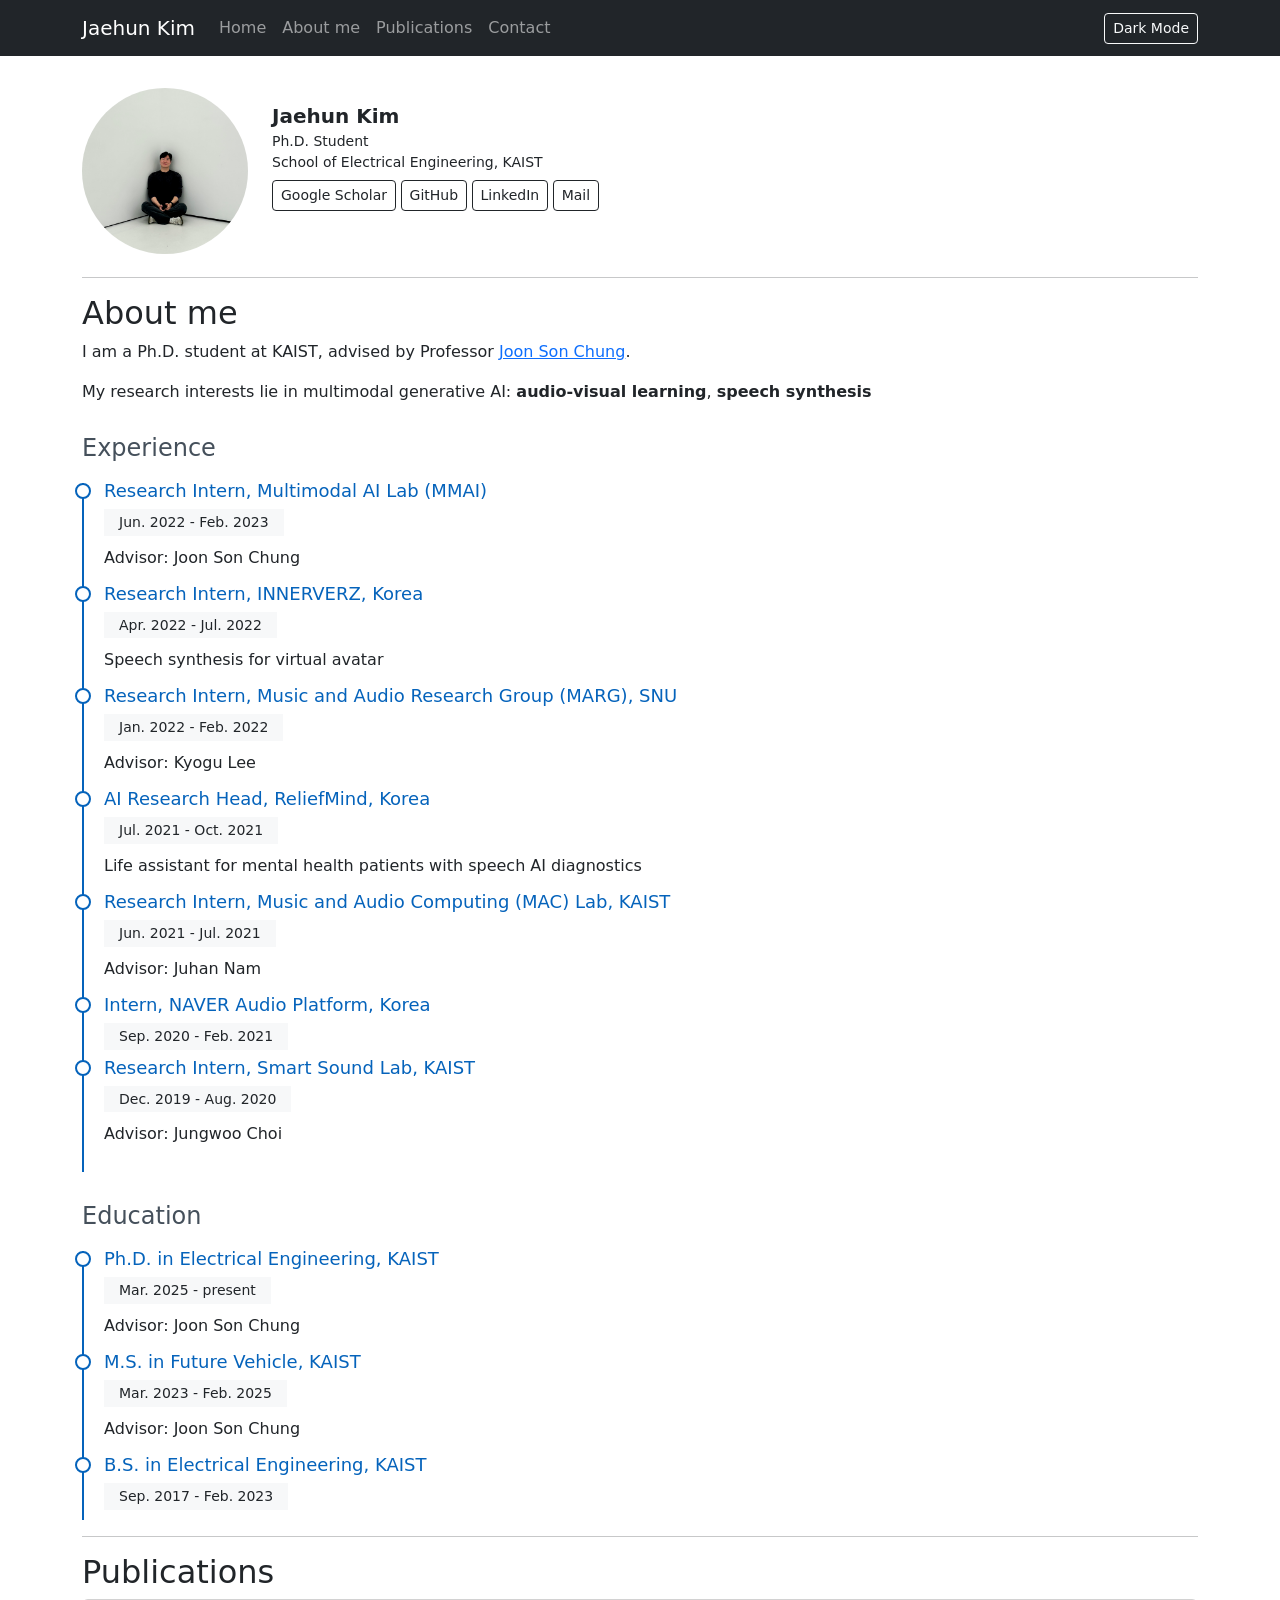
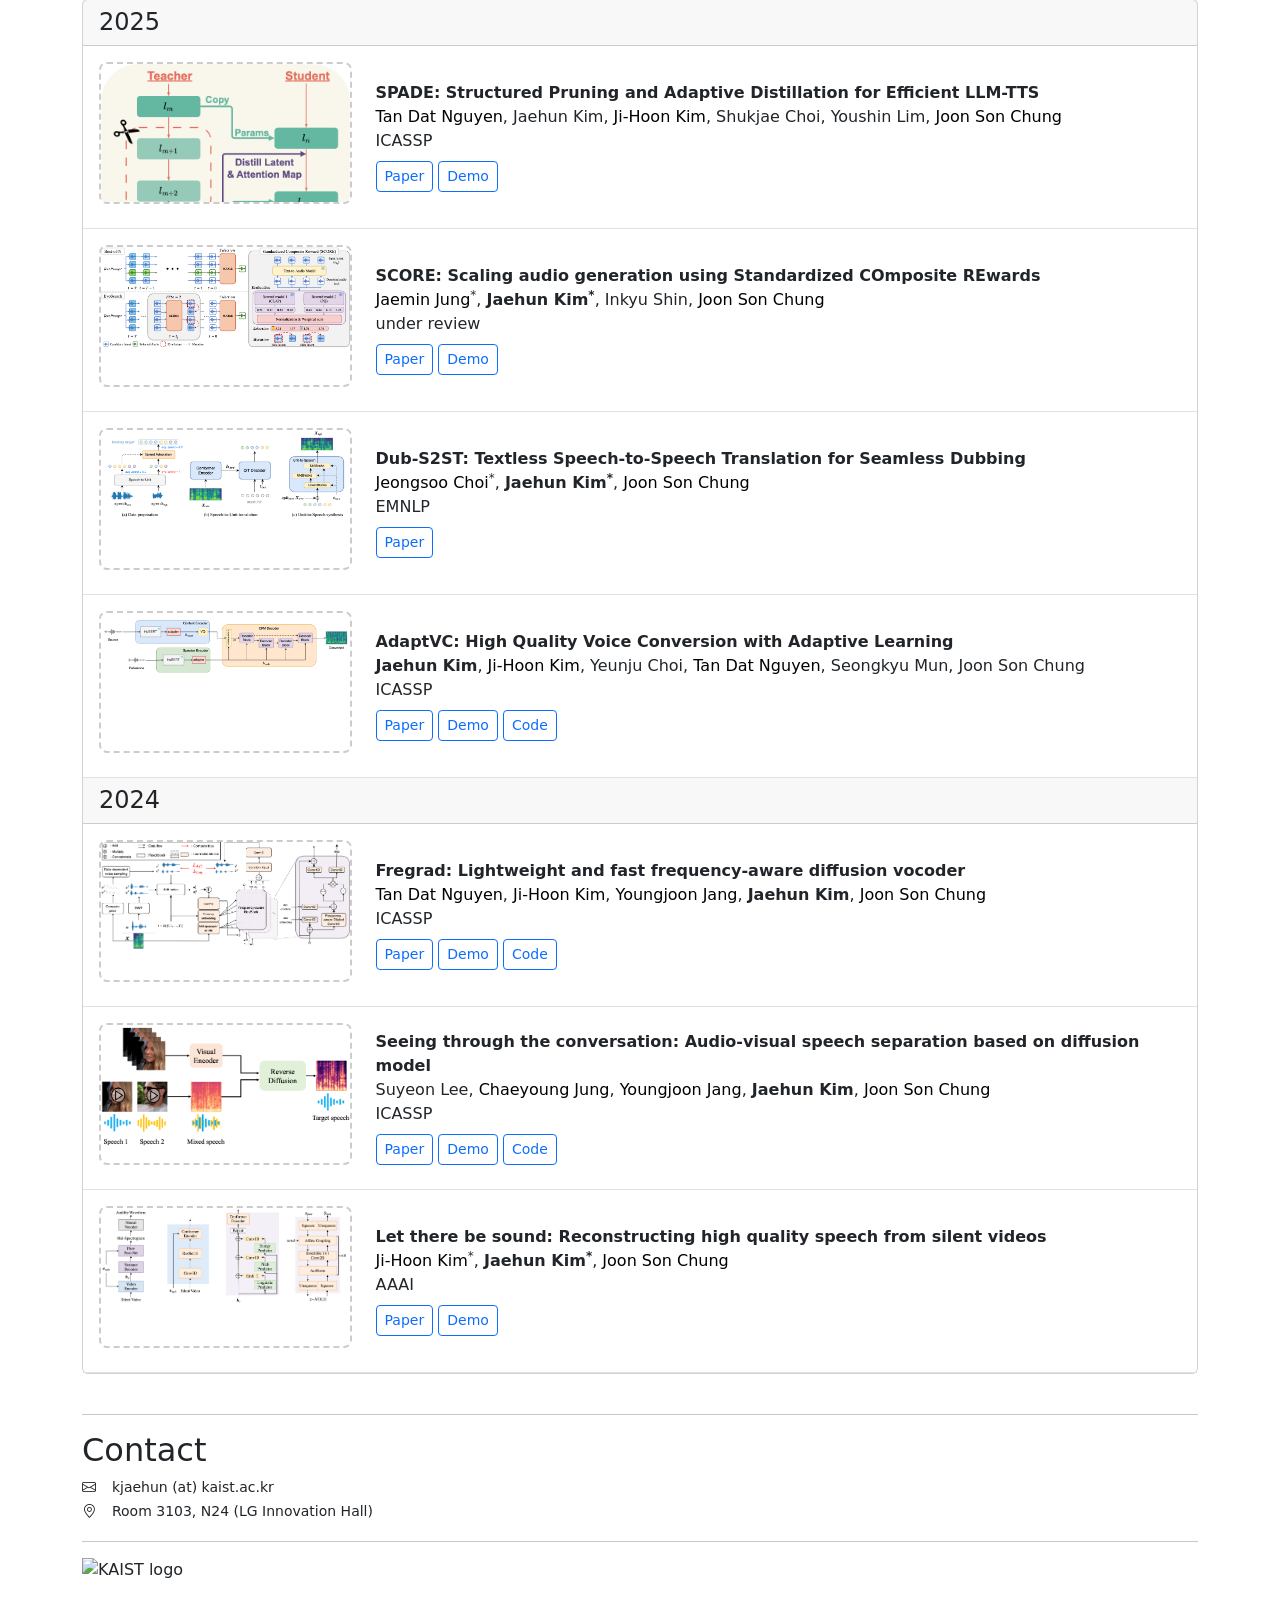
==== commit ae49e7e1: "update: ICASSP results" ====
--- a/index.html
+++ b/index.html
@@ -206,7 +206,7 @@
                                     <br>
                                         Tan Dat Nguyen, Jaehun Kim, Ji-Hoon Kim, Shukjae Choi, Youshin Lim, Joon Son Chung
                                     <br>
-                                    under review
+                                    ICASSP
                                     <br>
                                     <a href="https://arxiv.org/abs/2509.20802"
                                         class="btn btn-outline-primary btn-sm mt-2">Paper</a>
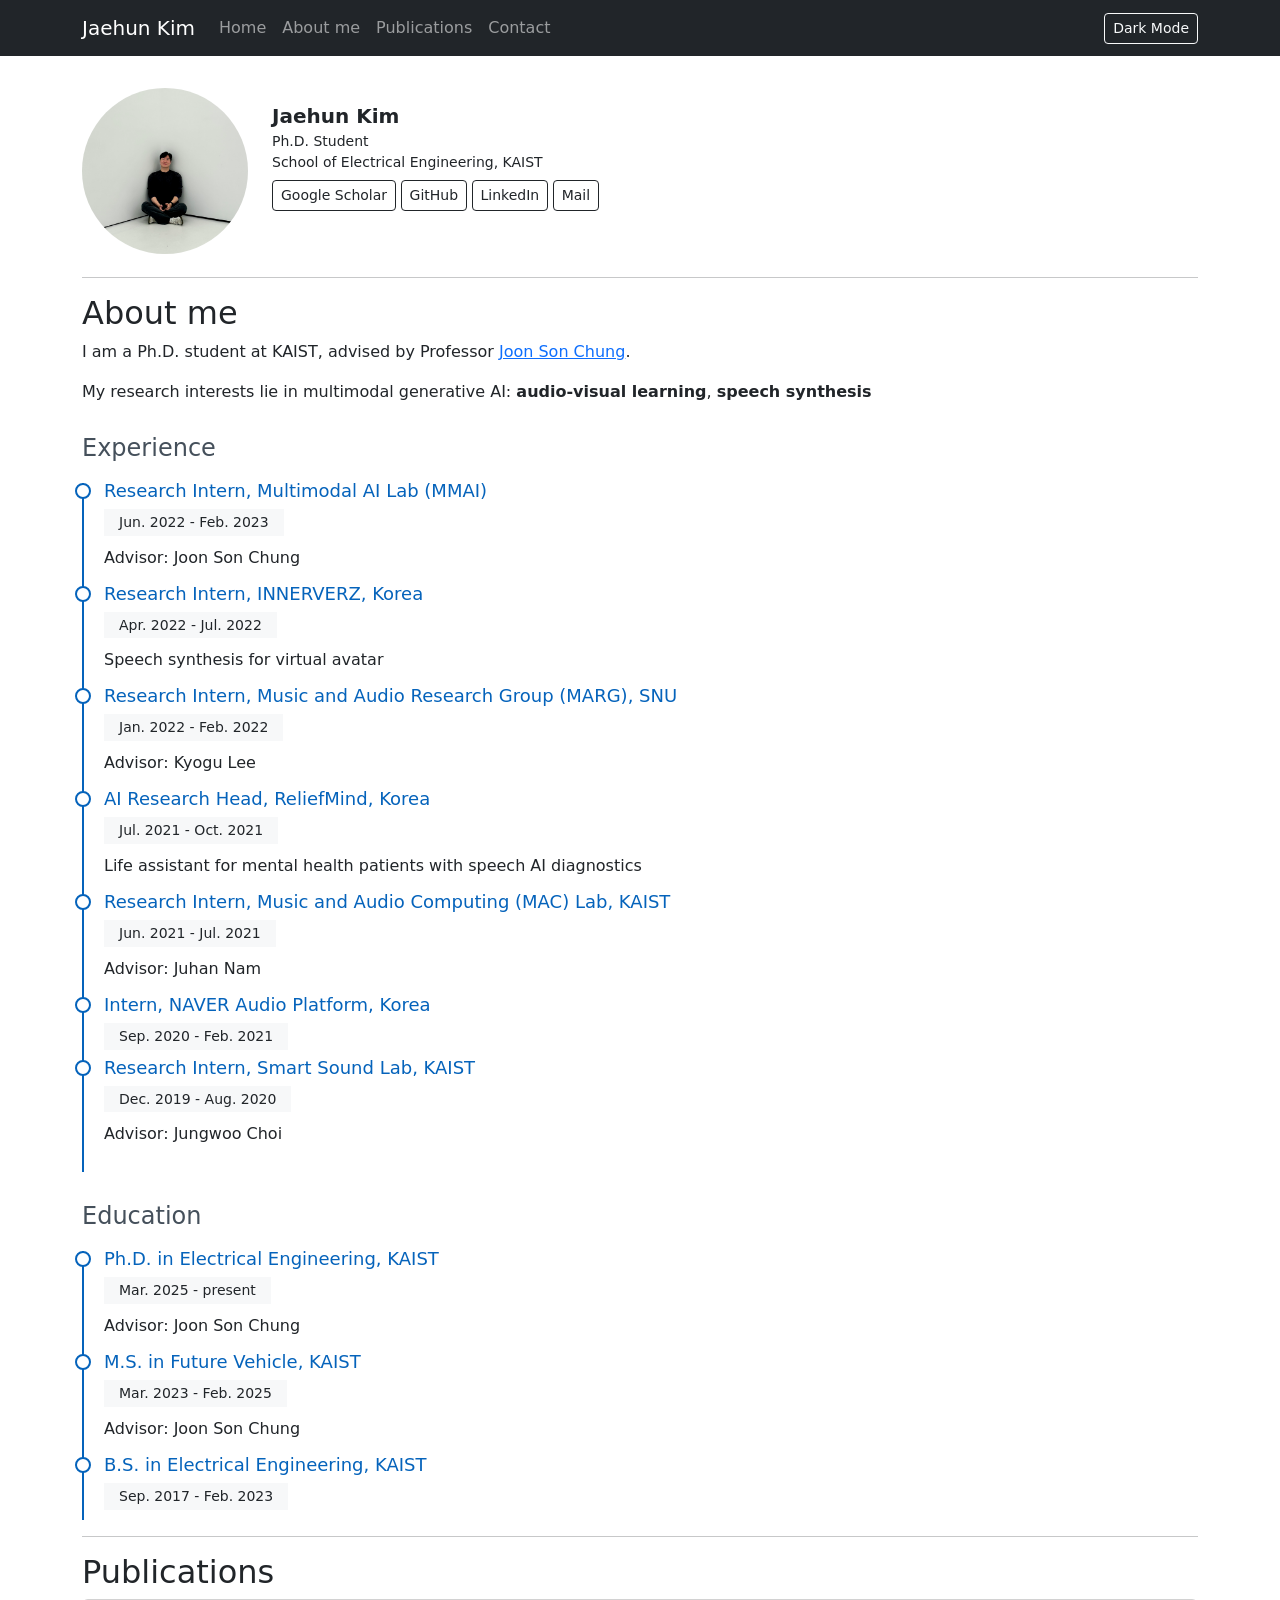
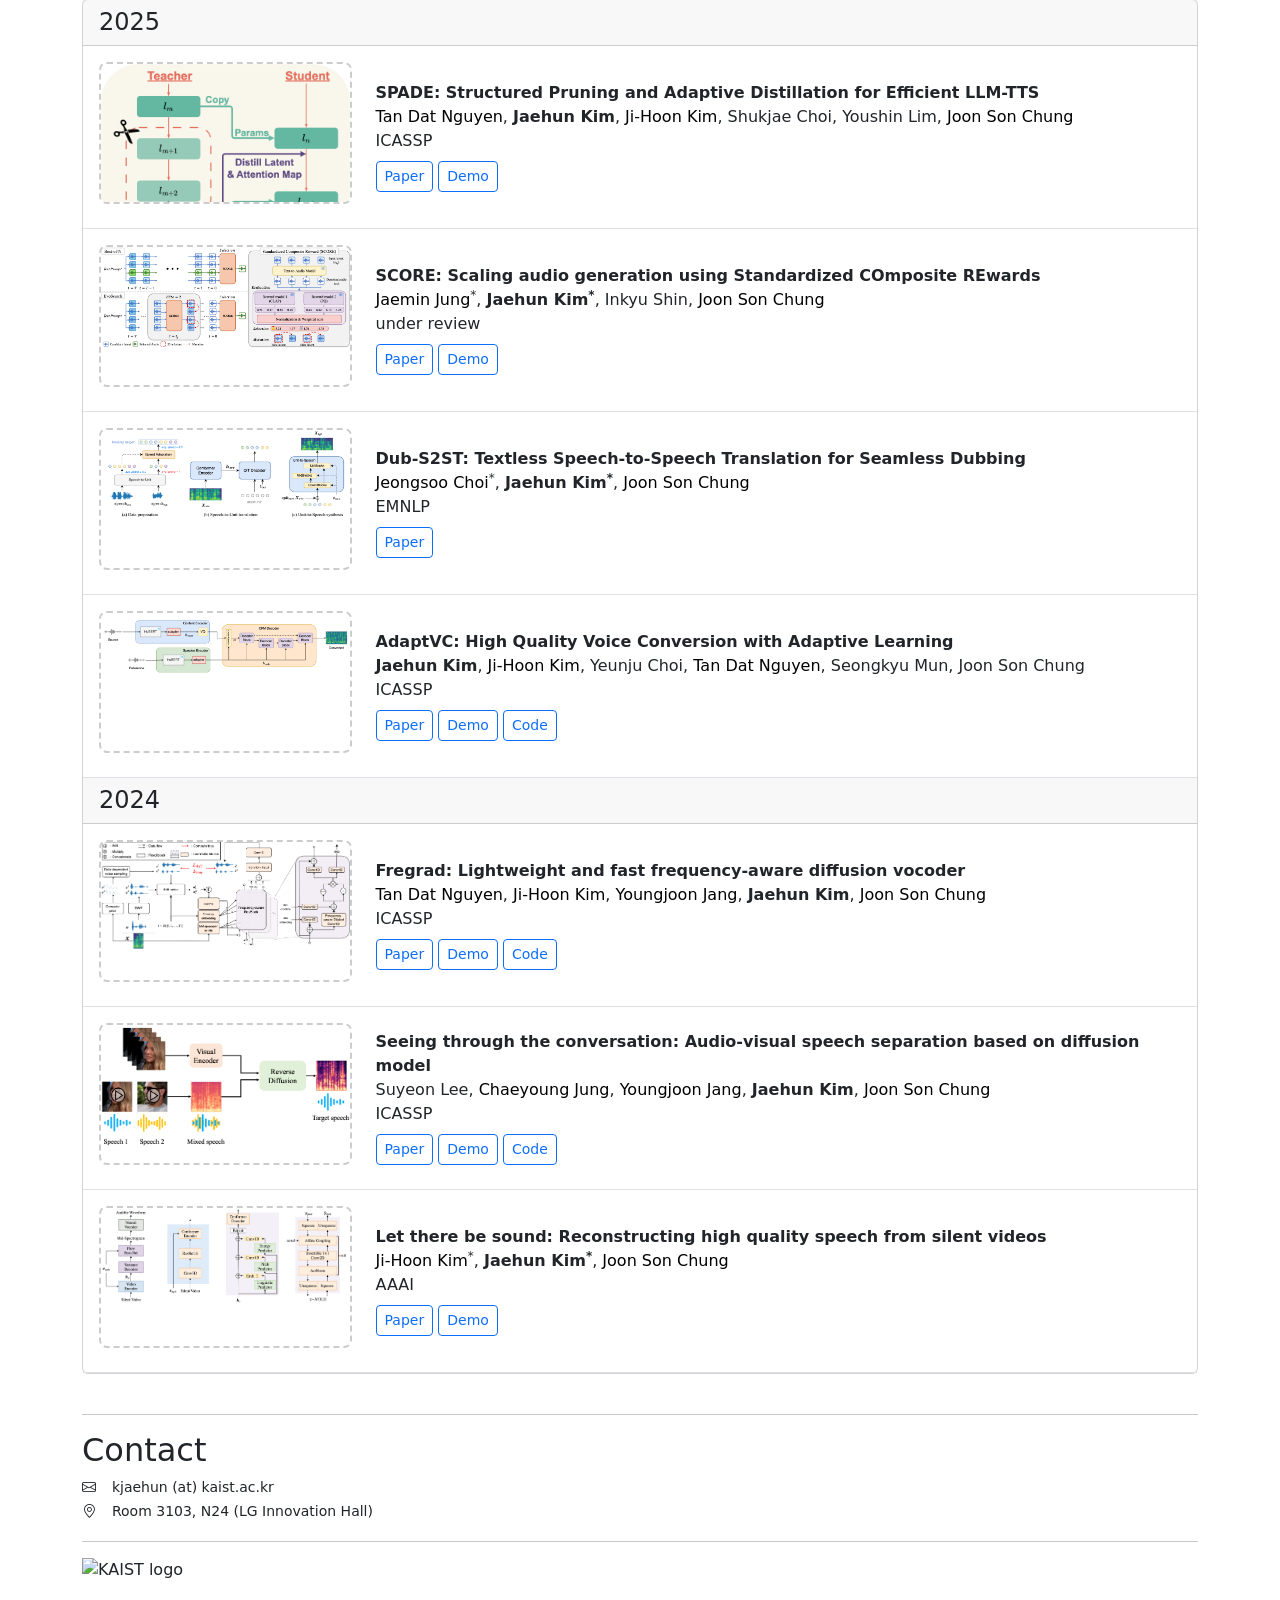
==== commit cb5cfdf4: "update: ICASSP results" ====
--- a/index.html
+++ b/index.html
@@ -204,7 +204,7 @@
                                         SPADE: Structured Pruning and Adaptive Distillation for Efficient LLM-TTS
                                     </b>
                                     <br>
-                                        Tan Dat Nguyen, Jaehun Kim, Ji-Hoon Kim, Shukjae Choi, Youshin Lim, Joon Son Chung
+                                        Tan Dat Nguyen, <b>Jaehun Kim</b>, Ji-Hoon Kim, Shukjae Choi, Youshin Lim, Joon Son Chung
                                     <br>
                                     ICASSP
                                     <br>
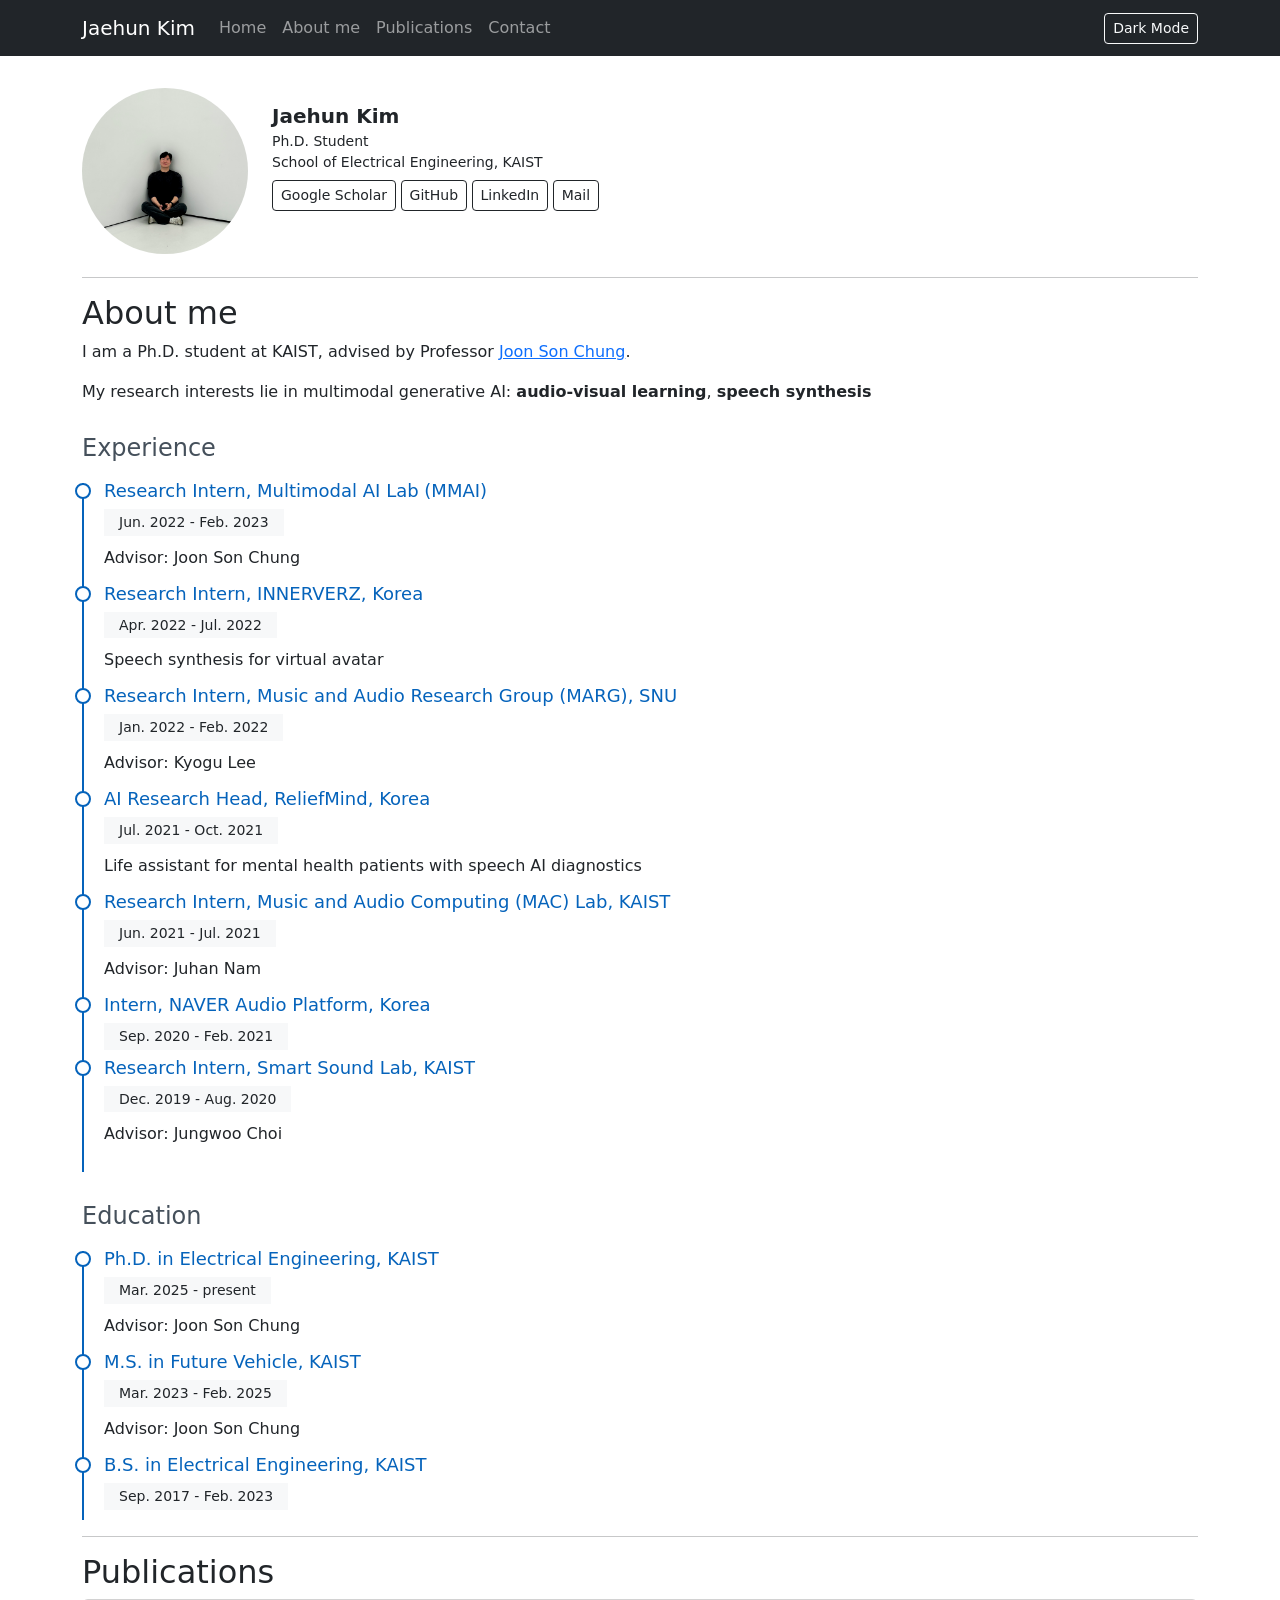
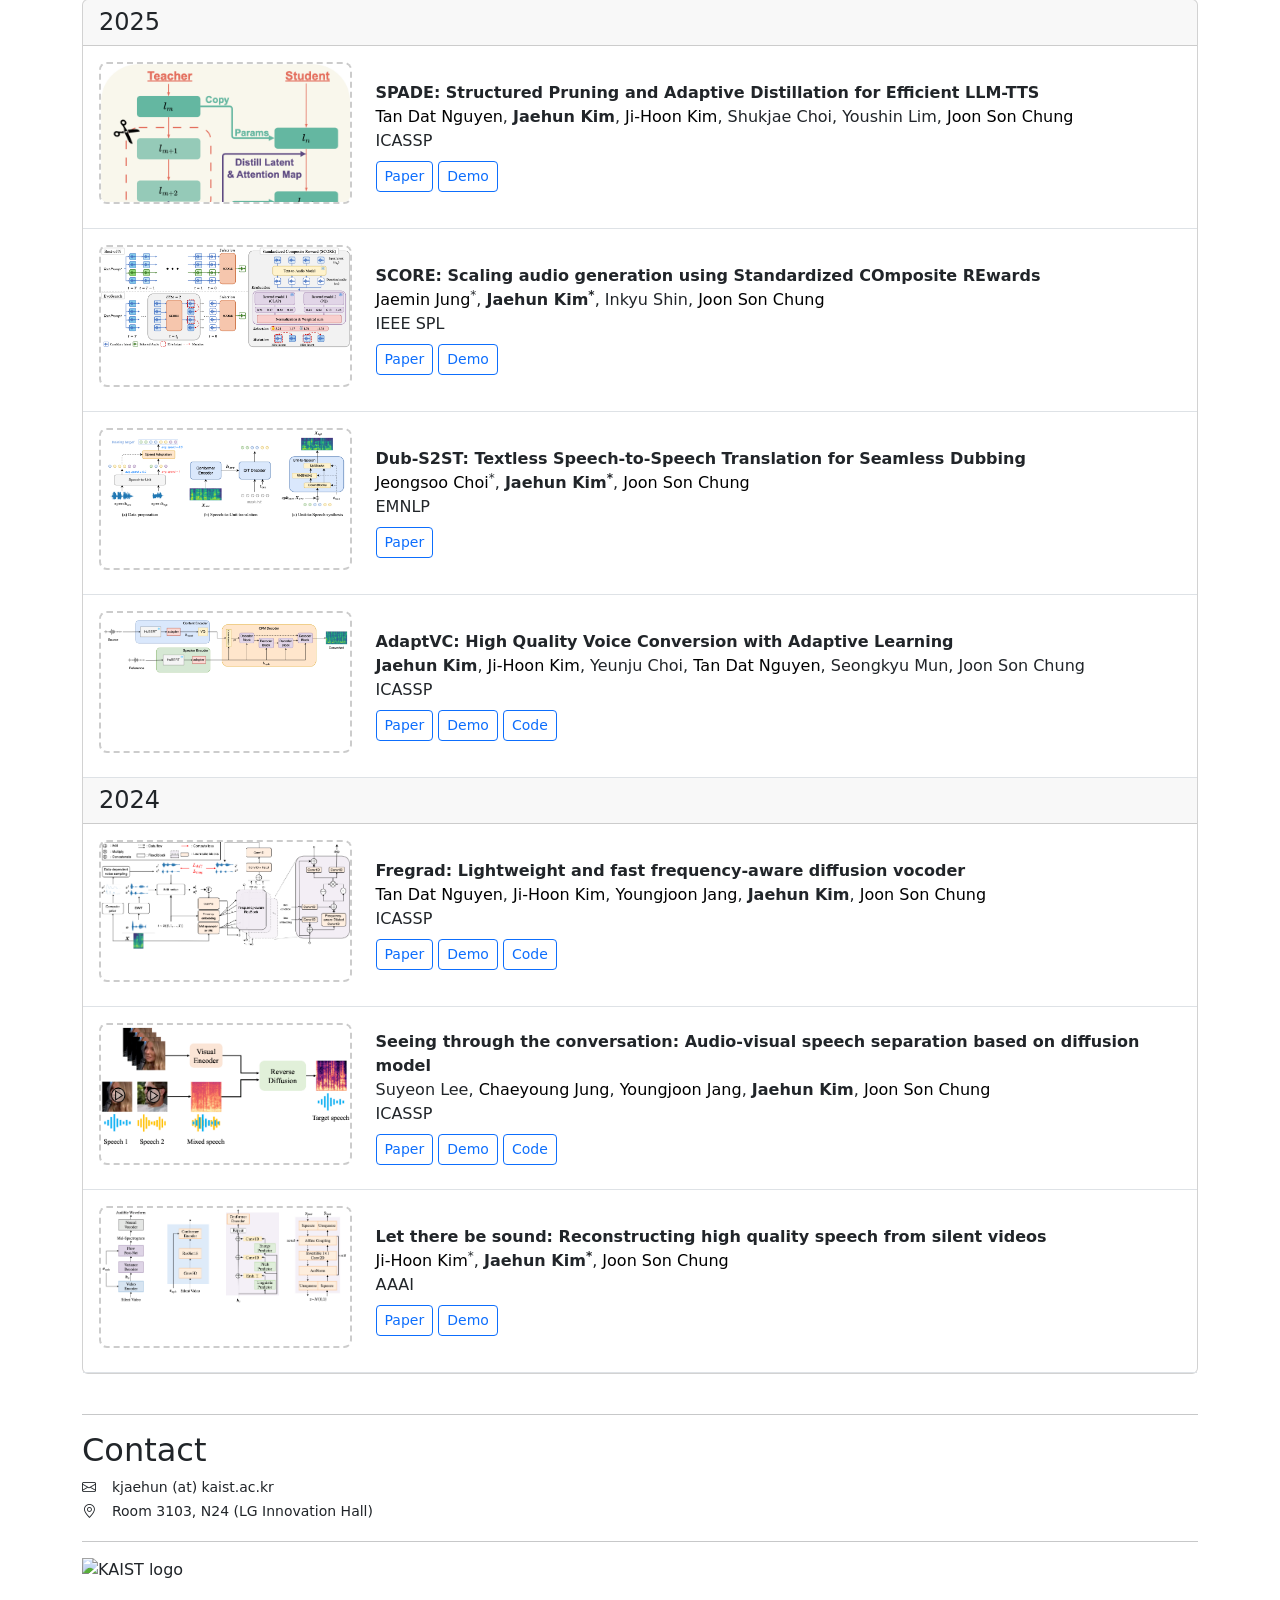
==== commit 3e20b86a: "update: SCORE accepted to IEEE SPL Co-Authored-By: Claude Opus 5.5 <noreply@anthropic.com>" ====
--- a/index.html
+++ b/index.html
@@ -233,7 +233,7 @@
                                     <br>
                                     Jaemin Jung<sup>*</sup>, <b>Jaehun Kim<sup>*</sup></b>, Inkyu Shin, Joon Son Chung
                                     <br>
-                                    under review
+                                    IEEE SPL
                                     <br>
                                     <a href="https://arxiv.org/abs/2509.19831"
                                         class="btn btn-outline-primary btn-sm mt-2">Paper</a>
